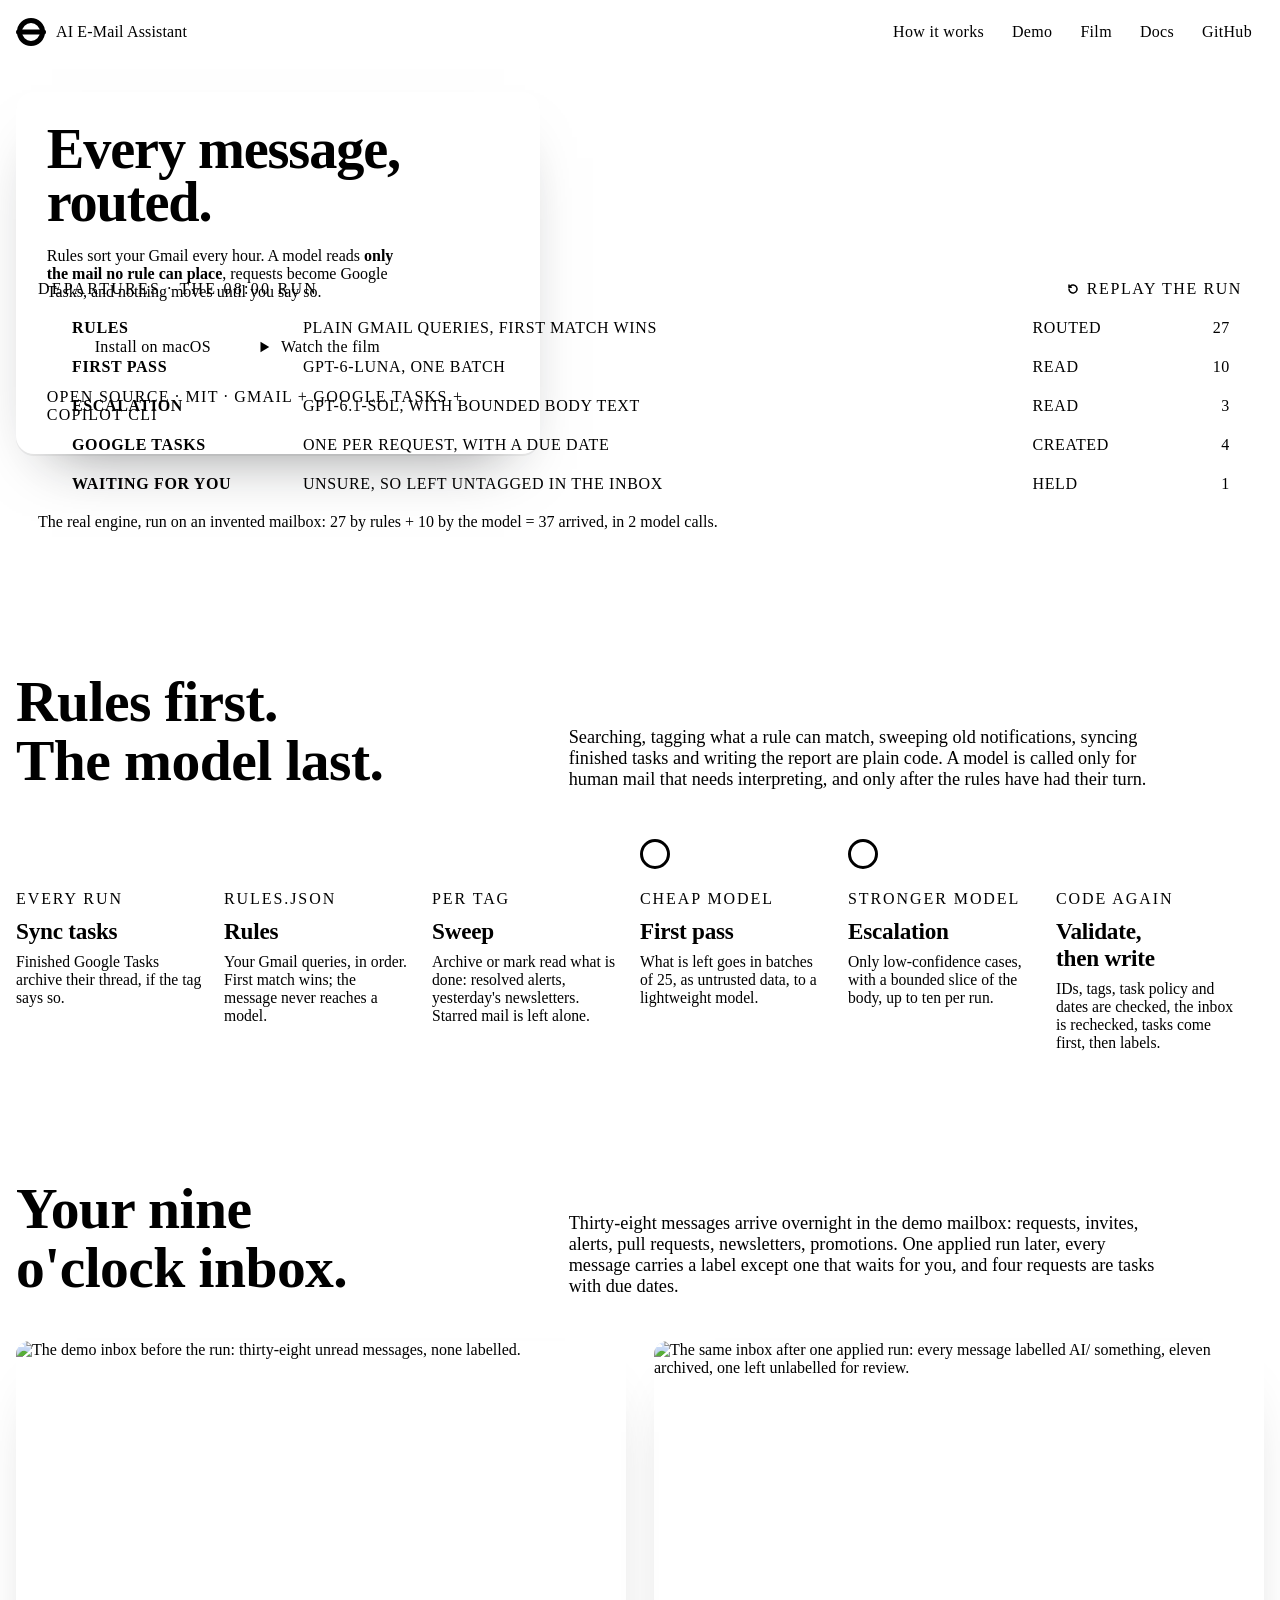
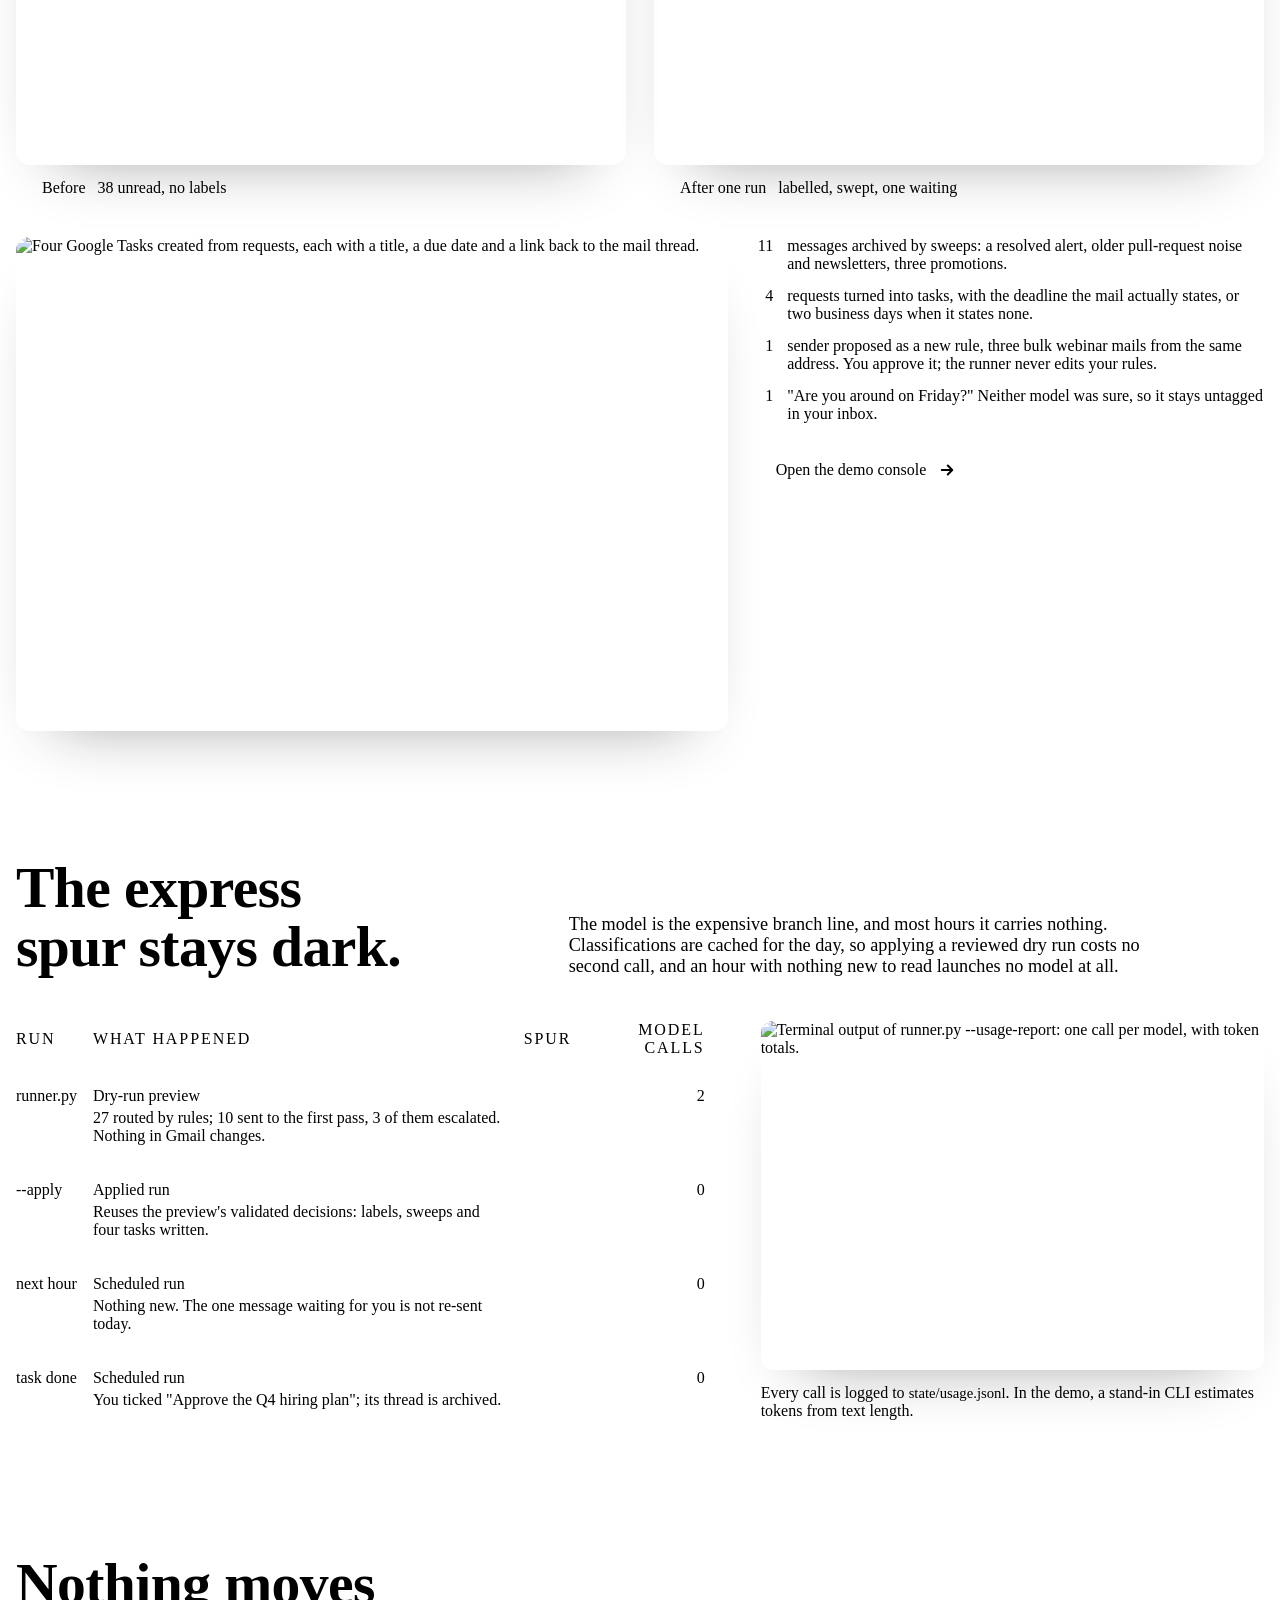
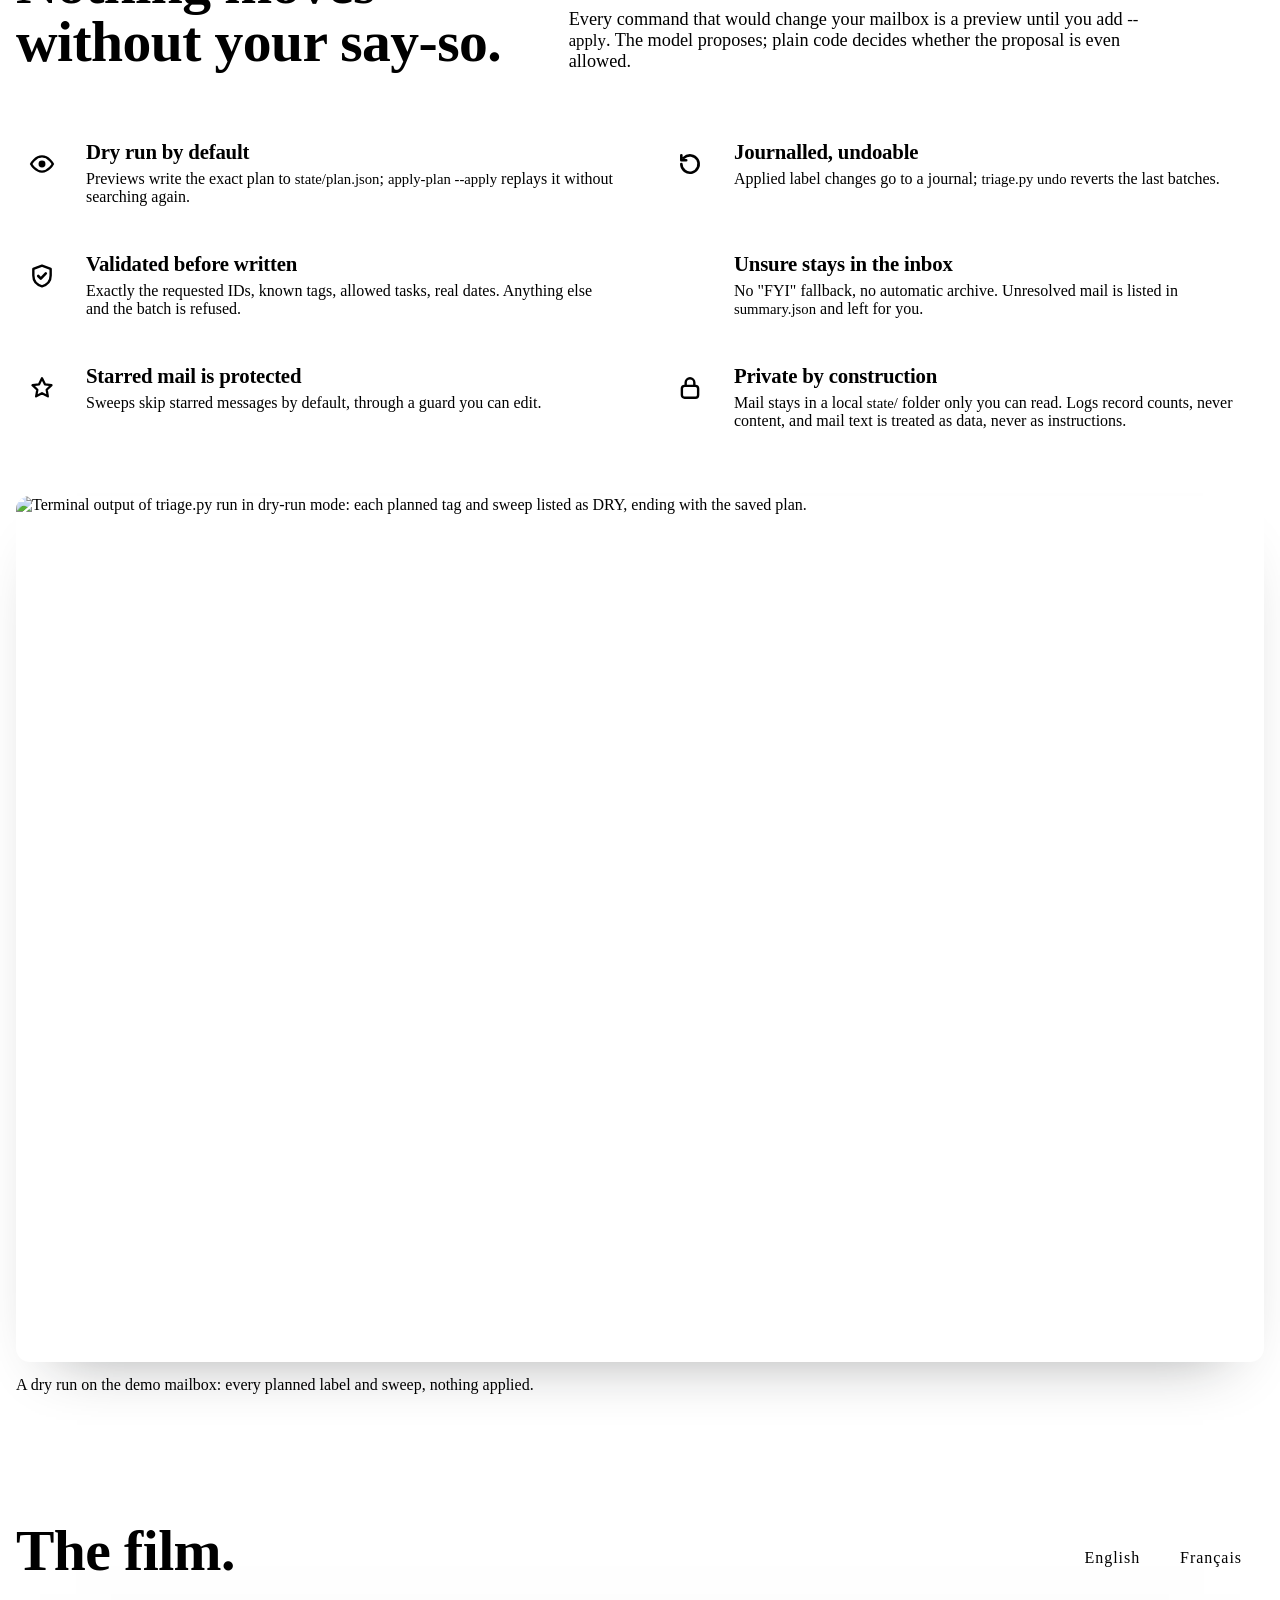
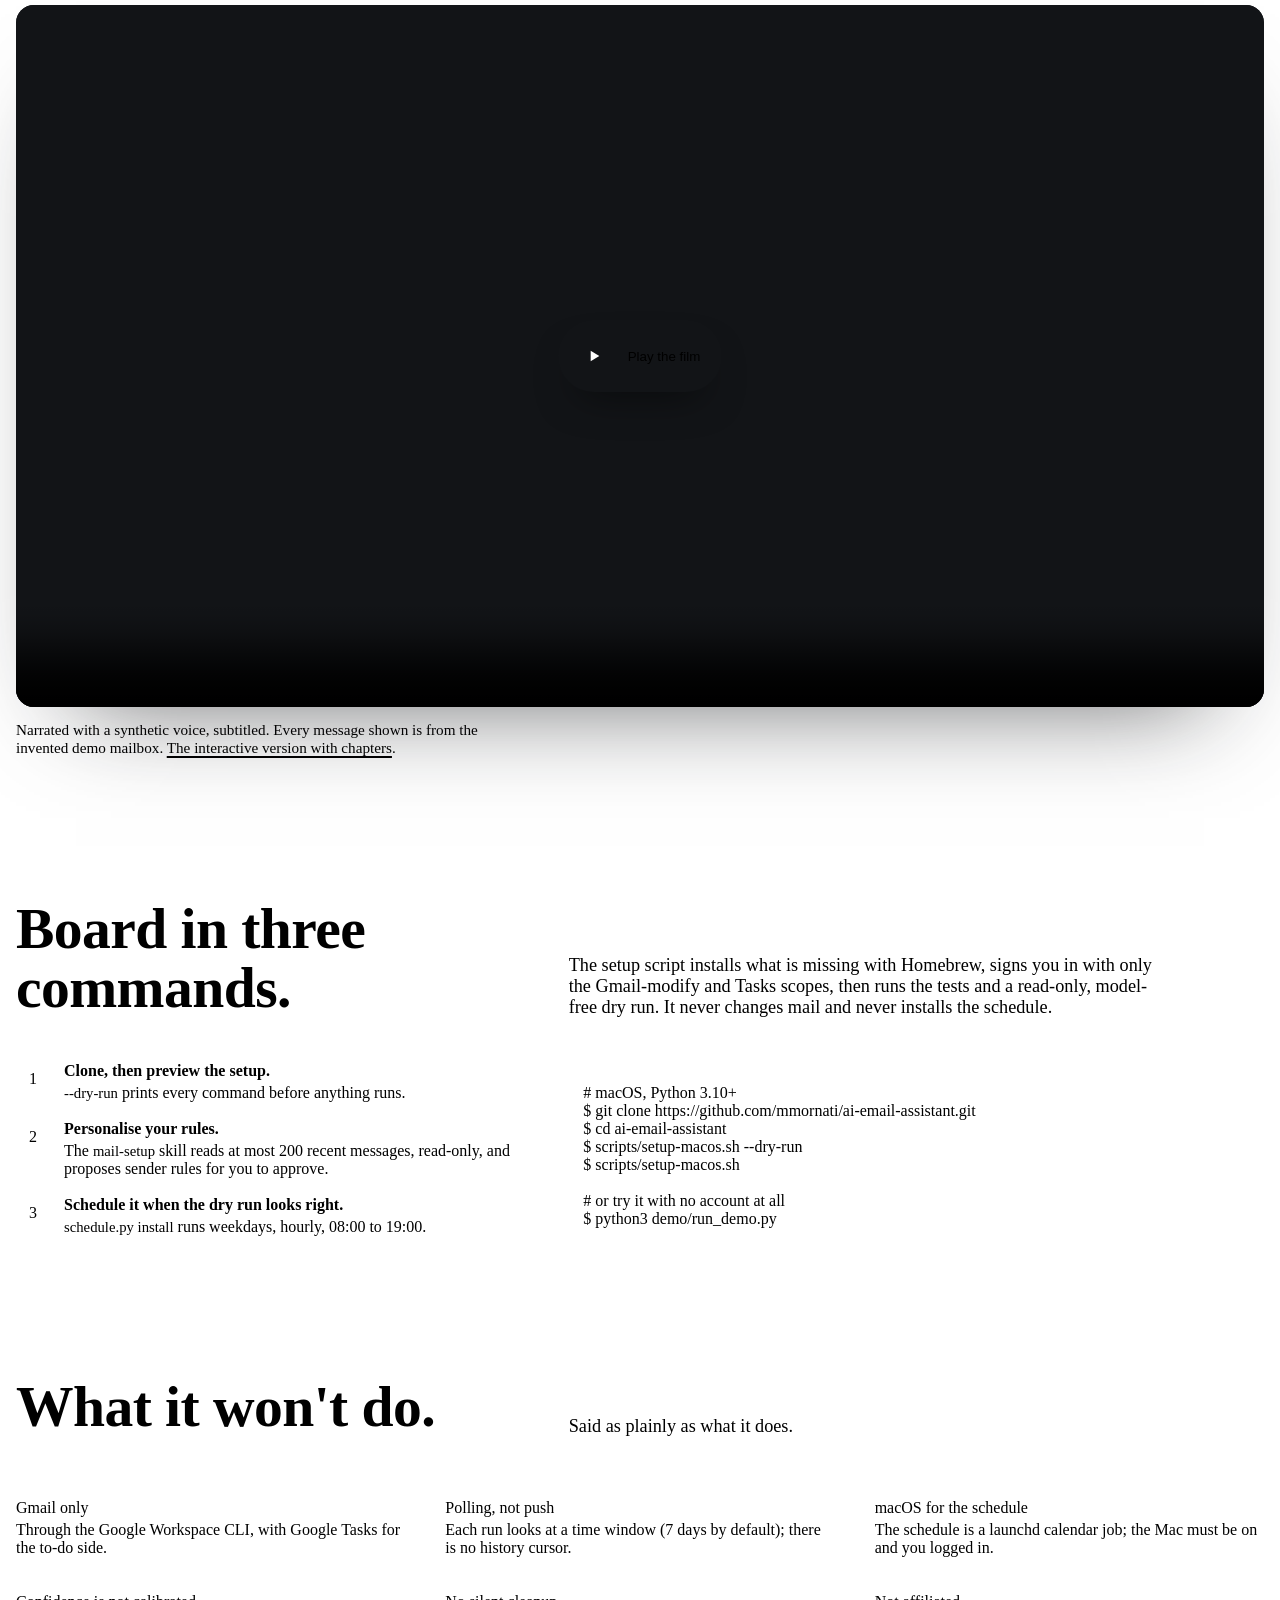
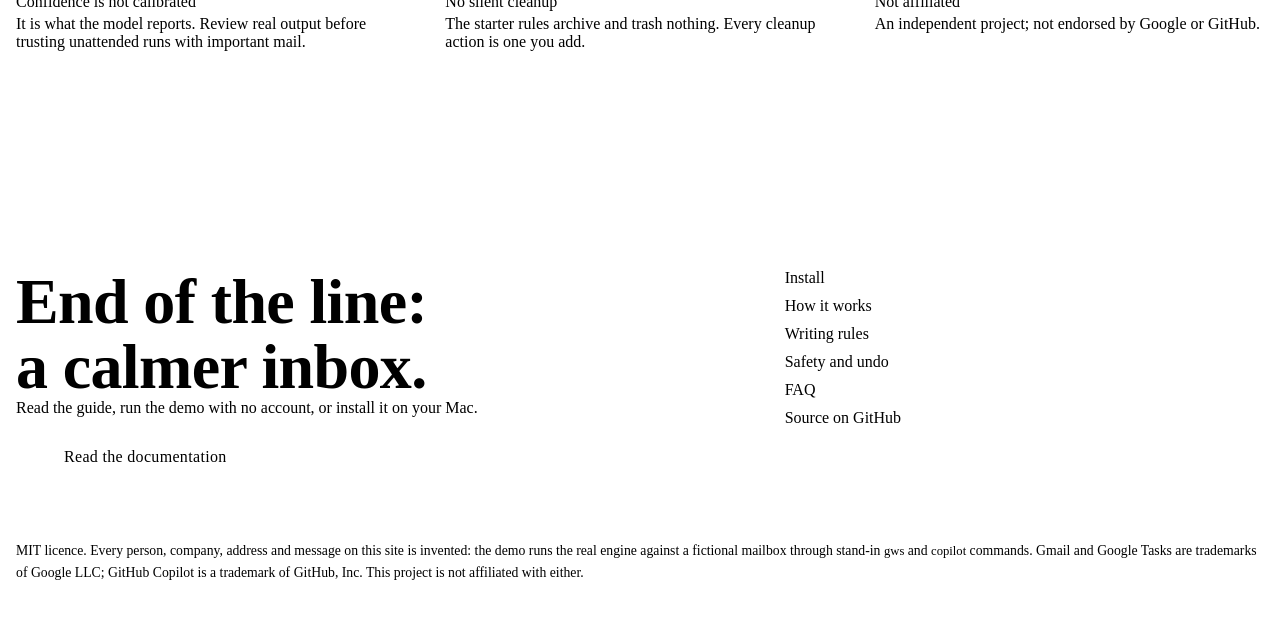
==== website/index.html @ dd91ea79 "WIP: marketing site, demo and film (before syncing main) Co-Authored-By: Claude Opus 5.5 <noreply@an" ====
<!doctype html>
<html lang="en">
<head>
<meta charset="utf-8">
<meta name="viewport" content="width=device-width, initial-scale=1">
<title>AI E-Mail Assistant · Every message, routed</title>
<meta name="description" content="Open-source Gmail triage for macOS: deterministic rules sort your inbox every hour, a model reads only the mail rules cannot place, and nothing changes until you approve it.">
<meta property="og:title" content="AI E-Mail Assistant · Every message, routed">
<meta property="og:description" content="Rules first, model last. Gmail triage that turns requests into Google Tasks and leaves what it is unsure about for you.">
<meta property="og:image" content="docs/assets/brand/og.png">
<meta name="twitter:card" content="summary_large_image">
<meta name="theme-color" content="#f4f2ec">
<link rel="icon" href="docs/assets/brand/favicon.svg" type="image/svg+xml">
<link rel="preload" href="docs/assets/fonts/barlow-semi-condensed-latin-800-normal.woff2" as="font" type="font/woff2" crossorigin>
<link rel="preload" href="docs/assets/fonts/atkinson-hyperlegible-latin-400-normal.woff2" as="font" type="font/woff2" crossorigin>
<link rel="stylesheet" href="docs/assets/brand/transit.css">
<style>
*,*::before,*::after{box-sizing:border-box}
html{scroll-behavior:smooth;-webkit-text-size-adjust:100%}
body{margin:0;background:var(--enamel);color:var(--ink);font:400 1.0625rem/1.6 var(--read-face);font-variant-numeric:tabular-nums}
img,video,svg{max-width:100%}
a{color:inherit;text-underline-offset:.22em;text-decoration-thickness:1.5px}
a:hover{text-decoration-color:var(--signal)}
:focus-visible{outline:3px solid var(--focus);outline-offset:3px;border-radius:4px}
.wrap{width:min(1280px,100% - 32px);margin-inline:auto}
.skip{position:absolute;left:-999px;top:8px;background:var(--panel);color:var(--panel-ink);padding:8px 14px;border-radius:6px;z-index:9}
.skip:focus{left:16px}
h1,h2,h3{font-family:var(--sign-face);line-height:1.02;letter-spacing:-.01em;margin:0;text-wrap:balance}
h2{font-size:clamp(2.2rem,4.6vw,3.6rem);font-weight:800}
h3{font-size:1.45rem;font-weight:700;line-height:1.15}
p{margin:0 0 1em;max-width:66ch}
code,kbd,pre{font-family:var(--mono-face);font-size:.92em}
::-webkit-scrollbar{width:12px;height:12px}
::-webkit-scrollbar-thumb{background:var(--enamel-3);border-radius:8px;border:3px solid var(--enamel)}

/* ---------------------------------------------------------------- top bar */
.top{position:sticky;top:0;z-index:5;background:color-mix(in srgb,var(--enamel) 92%,transparent);backdrop-filter:saturate(1.2) blur(10px);border-bottom:1px solid var(--rule)}
.top .wrap{display:flex;align-items:center;gap:24px;height:64px}
.brand{display:flex;align-items:center;gap:10px;font:800 1.2rem/1 var(--sign-face);text-decoration:none;letter-spacing:.01em}
.brand svg{flex:none}
.top nav{margin-left:auto;display:flex;gap:4px}
.top nav a{font:700 .98rem/1 var(--sign-face);text-decoration:none;padding:10px 12px;border-radius:999px;letter-spacing:.02em}
.top nav a:hover{background:var(--enamel-2)}
.top nav .gh{background:var(--panel);color:var(--panel-ink)}
.top nav .gh:hover{background:var(--panel-2)}
@media (max-width:760px){.top nav a:not(.gh){display:none}}

/* ---------------------------------------------------------------- hero: a station sign over the inbox terminus */
.hero{position:relative;padding:28px 0 0}
.hero-stage{position:relative}
.hero-map{display:block;width:100%}
.sign{position:absolute;left:0;top:0;width:42%;background:var(--panel);color:var(--panel-ink);border-radius:18px;padding:clamp(22px,2.4vw,36px);box-shadow:0 30px 60px -36px rgba(18,20,23,.55),0 2px 0 rgba(18,20,23,.06)}
.sign h1{font-size:clamp(2.6rem,4.4vw,4.1rem);font-weight:800;letter-spacing:-.02em;line-height:.94}
.sign h1 span{display:block}
.sign .lead{font-size:clamp(1rem,1.25vw,1.16rem);color:var(--panel-ink-2);margin:18px 0 22px;max-width:44ch}
.sign .lead strong{color:var(--panel-ink);font-weight:700}
.actions{display:flex;flex-wrap:wrap;gap:10px}
.btn{display:inline-flex;align-items:center;gap:10px;font:700 1.05rem/1 var(--sign-face);letter-spacing:.02em;text-decoration:none;padding:14px 18px 13px;border-radius:12px;transition:transform .25s var(--ease-out),background .2s}
.btn:hover{transform:translateY(-2px)}
.btn:active{transform:translateY(0)}
.btn svg{flex:none}
.btn-primary{background:var(--enamel);color:var(--ink)}
.btn-primary .roundel{width:20px;height:20px;border-radius:50%;border:5px solid var(--signal)}
.btn-ghost{color:var(--panel-ink);box-shadow:inset 0 0 0 2px color-mix(in srgb,var(--panel-ink) 35%,transparent)}
.btn-ghost:hover{box-shadow:inset 0 0 0 2px var(--panel-ink)}
.sign .facts{margin:18px 0 0;font:600 .82rem/1.4 var(--sign-face);letter-spacing:.08em;text-transform:uppercase;color:var(--panel-ink-2)}

/* the departures board under the map */
.board{margin-top:18px;background:var(--panel);color:var(--panel-ink);border-radius:16px;padding:8px 22px 6px;overflow:hidden}
.board table{width:100%;border-collapse:collapse;font:600 1rem/1 var(--sign-face);letter-spacing:.04em;text-transform:uppercase}
.board caption{caption-side:top;text-align:left;font:700 .8rem/1 var(--sign-face);letter-spacing:.14em;color:var(--panel-ink-2);padding:12px 0 10px;border-bottom:1px solid color-mix(in srgb,var(--panel-ink) 16%,transparent)}
.board caption button{float:right;font:inherit;letter-spacing:.1em;background:none;border:0;color:var(--panel-ink);cursor:pointer;padding:0;text-transform:uppercase;display:inline-flex;align-items:center;gap:8px}
.board caption button:hover{text-decoration:underline;text-underline-offset:.3em}
.board th,.board td{text-align:left;padding:11px 12px 10px 0;border-bottom:1px solid color-mix(in srgb,var(--panel-ink) 10%,transparent);white-space:nowrap}
.board tr:last-child td,.board tr:last-child th{border-bottom:0}
.board th{font-weight:700;color:var(--panel-ink);width:22%}
.board td{color:var(--panel-ink-2)}
.board .n{font:600 1.15rem/1 var(--mono-face);color:var(--panel-ink);text-align:right;width:4.5ch}
.board .flip{display:inline-block;overflow:hidden;vertical-align:bottom}
.board .flip span{display:inline-block}
.board .flip.go span{animation:blind .5s var(--step) both}
.board .sig th,.board .sig .n{color:var(--signal)}
.board .sw{display:inline-block;width:22px;height:8px;border-radius:4px;margin-right:12px;vertical-align:middle;background:var(--c)}
.board .sw.hollow{background:var(--panel);box-shadow:inset 0 0 0 2.5px var(--panel-ink)}
.board .note{display:block;padding:10px 0 8px;font:400 .86rem/1.4 var(--read-face);letter-spacing:0;text-transform:none;color:var(--panel-ink-2)}
@media (max-width:760px){.board .hide-s{display:none}.board th{width:auto}}

/* narrow screens: the sign stacks and the map becomes an in-car strip map */
.strip{display:none;list-style:none;margin:24px 0 0;padding:0 0 0 6px}
.strip li{position:relative;padding:0 0 18px 40px}
.strip li::before{content:"";position:absolute;left:9px;top:0;bottom:0;width:8px;background:var(--l-trunk)}
.strip li:last-child::before{background:var(--signal);bottom:auto;height:14px}
.strip li::after{content:"";position:absolute;left:3px;top:2px;width:20px;height:20px;border-radius:50%;background:var(--enamel);border:4px solid var(--l-trunk)}
.strip li:last-child::after{border-color:var(--signal)}
.strip b{display:block;font:700 1.15rem/1.1 var(--sign-face)}
.strip small{display:block;color:var(--ink-2);font-size:.92rem;margin-top:2px}
.strip .bullets{display:flex;flex-wrap:wrap;gap:6px;margin-top:8px}
@media (max-width:1100px){
  .sign{position:relative;width:auto}
  .hero-map{display:none}
  .strip{display:block}
}

/* ---------------------------------------------------------------- sections */
section{padding:clamp(72px,10vw,128px) 0 0}
.intro{display:grid;grid-template-columns:5fr 7fr;gap:32px 56px;align-items:end;margin-bottom:44px}
.intro p{font-size:1.14rem;color:var(--ink-2);margin:0}
@media (max-width:900px){.intro{grid-template-columns:1fr}}

/* stations along a line: the how-it-works sequence */
.line{position:relative;display:grid;grid-template-columns:repeat(6,1fr);gap:0;margin:0;padding:0;list-style:none}
.line::before{content:"";position:absolute;left:0;right:0;top:15px;height:10px;border-radius:5px;background:var(--l-trunk)}
.line li{position:relative;padding:56px 22px 0 0}
.line li::before{content:"";position:absolute;left:0;top:5px;width:30px;height:30px;border-radius:50%;background:var(--enamel);border:5px solid var(--l-trunk)}
.line li.model::before{border-style:solid;box-shadow:0 0 0 4px var(--enamel),0 0 0 7px var(--l-trunk)}
.line h3{margin-bottom:8px}
.line p{font-size:.98rem;color:var(--ink-2);margin:0}
.line .tag{display:block;font:600 .78rem/1 var(--sign-face);letter-spacing:.12em;text-transform:uppercase;color:var(--ink-3);margin-bottom:10px}
.line .model .tag{color:var(--ink)}
@media (max-width:900px){
  .line{grid-template-columns:1fr}
  .line::before{left:10px;right:auto;top:0;bottom:0;width:10px;height:auto}
  .line li{padding:0 0 30px 56px}
}

/* before and after */
.ba{display:grid;grid-template-columns:1fr 1fr;gap:28px;align-items:start}
.shot{margin:0}
.shot img{display:block;width:100%;height:auto;border-radius:14px;border:1px solid var(--rule);box-shadow:0 30px 60px -40px rgba(18,20,23,.45)}
.shot figcaption{display:flex;align-items:baseline;gap:12px;margin-top:14px;font:700 1.08rem/1.2 var(--sign-face)}
.shot figcaption span{font:400 .95rem/1.4 var(--read-face);color:var(--ink-2)}
.shot figcaption i{flex:none;width:14px;height:14px;border-radius:50%;border:4px solid var(--c,var(--l-trunk));transform:translateY(1px)}
.after-note{display:grid;grid-template-columns:7fr 5fr;gap:28px;margin-top:40px;align-items:start}
.after-note ul{margin:0;padding:0;list-style:none;display:grid;gap:14px}
.after-note li{display:grid;grid-template-columns:auto 1fr;gap:14px;align-items:baseline}
.after-note .n{font:600 1.5rem/1 var(--mono-face);min-width:2.2ch;text-align:right}
.after-note .sig{color:var(--signal)}
.cta-line{display:inline-flex;align-items:center;gap:12px;margin-top:24px;font:700 1.1rem/1 var(--sign-face);text-decoration:none;padding:14px 20px;border-radius:12px;background:var(--panel);color:var(--panel-ink)}
.cta-line:hover{background:var(--panel-2)}
@media (max-width:900px){.ba,.after-note{grid-template-columns:1fr}}

/* timetable */
.timetable{width:100%;border-collapse:collapse;font-size:1rem}
.timetable th{font:700 .8rem/1 var(--sign-face);letter-spacing:.12em;text-transform:uppercase;color:var(--ink-3);text-align:left;padding:0 16px 12px 0;border-bottom:2px solid var(--ink)}
.timetable td{padding:18px 16px 18px 0;border-bottom:1px solid var(--rule);vertical-align:top}
.timetable td:first-child{font:600 1.05rem/1.3 var(--mono-face);white-space:nowrap}
.timetable .run{font:700 1.2rem/1.2 var(--sign-face)}
.timetable .run small{display:block;font:400 .95rem/1.45 var(--read-face);color:var(--ink-2);margin-top:4px}
.timetable .calls{font:600 1.6rem/1 var(--mono-face);text-align:right;white-space:nowrap}
.timetable .spur{display:inline-block;width:46px;height:12px;border-radius:6px;background:var(--enamel);box-shadow:inset 0 0 0 3px var(--l-trunk);vertical-align:middle;margin-right:10px}
.timetable tr.dark .spur{opacity:.2}
.timetable tr.dark .calls{color:var(--ink-3)}
.cost-grid{display:grid;grid-template-columns:7fr 5fr;gap:40px;align-items:start}
.cost-grid .shot img{border-radius:12px}
@media (max-width:900px){.cost-grid{grid-template-columns:1fr}.timetable .hide-s{display:none}}

/* safety: signage rows */
.signs{display:grid;grid-template-columns:repeat(2,1fr);gap:0 48px;margin:0;padding:0;list-style:none}
.signs li{display:grid;grid-template-columns:52px 1fr;gap:18px;padding:22px 0;border-top:2px solid var(--ink)}
.signs .pict{width:52px;height:52px;border-radius:12px;background:var(--panel);display:grid;place-items:center;color:var(--panel-ink)}
.signs li.sig .pict{background:var(--signal);color:#fff}
.signs h3{font-size:1.3rem;margin:2px 0 6px}
.signs p{margin:0;color:var(--ink-2);font-size:1rem}
.safety-shot{margin-top:44px}
@media (max-width:760px){.signs{grid-template-columns:1fr}}

/* film */
.film-head{display:flex;flex-wrap:wrap;align-items:end;justify-content:space-between;gap:20px;margin-bottom:24px}
.lang{display:inline-flex;gap:4px;padding:4px;border-radius:999px;background:var(--enamel-2)}
.lang button{border:0;background:none;color:var(--ink-2);font:700 .95rem/1 var(--sign-face);letter-spacing:.06em;padding:10px 18px;border-radius:999px;cursor:pointer}
.lang button[aria-pressed="true"]{background:var(--panel);color:var(--panel-ink)}
.screen{position:relative;border-radius:18px;overflow:hidden;background:#121417;box-shadow:0 50px 100px -60px rgba(18,20,23,.7)}
.screen video{display:block;width:100%;aspect-ratio:16/9;background:#121417}
.play{position:absolute;inset:0;display:grid;place-items:center;border:0;background:transparent;cursor:pointer;padding:0}
.play span{display:inline-flex;align-items:center;gap:14px;background:var(--enamel);color:var(--ink);font:800 1.2rem/1 var(--sign-face);padding:16px 22px 16px 16px;border-radius:999px;box-shadow:0 20px 40px -20px rgba(0,0,0,.6);transition:transform .3s var(--ease-out)}
.play:hover span{transform:scale(1.04)}
.play i{width:40px;height:40px;border-radius:50%;background:var(--signal);display:grid;place-items:center}
.film-alt{margin-top:14px;color:var(--ink-2);font-size:.95rem}

/* start */
.start{display:grid;grid-template-columns:5fr 7fr;gap:40px;align-items:start}
.term{background:var(--panel);color:var(--panel-ink);border-radius:16px;padding:22px 24px;overflow-x:auto}
.term pre{margin:0;font:400 .98rem/1.85 var(--mono-face);white-space:pre}
.term .c{color:var(--panel-ink-2)}
.term .p{color:var(--signal)}
.start ol{margin:0;padding:0;list-style:none;counter-reset:s;display:grid;gap:18px}
.start ol li{display:grid;grid-template-columns:34px 1fr;gap:14px}
.start ol li::before{counter-increment:s;content:counter(s);width:34px;height:34px;border-radius:50%;background:var(--panel);color:var(--panel-ink);display:grid;place-items:center;font:800 1.05rem/1 var(--sign-face)}
.start ol p{margin:4px 0 0;color:var(--ink-2)}
@media (max-width:900px){.start{grid-template-columns:1fr}}

/* limits */
.limits{display:grid;grid-template-columns:repeat(3,1fr);gap:0 40px;margin:0;padding:0;list-style:none}
.limits li{padding:18px 0;border-top:1px solid var(--rule)}
.limits b{display:block;font:700 1.2rem/1.2 var(--sign-face);margin-bottom:4px}
.limits span{color:var(--ink-2)}
@media (max-width:900px){.limits{grid-template-columns:1fr}}

/* end of the line */
.terminus{margin-top:clamp(72px,10vw,128px);background:var(--panel);color:var(--panel-ink)}
.terminus .wrap{display:grid;grid-template-columns:7fr 5fr;gap:40px;padding:72px 0 40px}
.terminus h2{font-size:clamp(2.4rem,5vw,4rem)}
.terminus p{color:var(--panel-ink-2)}
.terminus .btn-primary{background:var(--enamel);color:var(--ink)}
.terminus small{grid-column:1/-1;border-top:1px solid color-mix(in srgb,var(--panel-ink) 16%,transparent);padding-top:20px;color:var(--panel-ink-2);font-size:.86rem;line-height:1.6}
.terminus small a{color:var(--panel-ink)}
.terminus nav{display:grid;gap:10px;align-content:start}
.terminus nav a{font:700 1.1rem/1.2 var(--sign-face);text-decoration:none;display:flex;align-items:center;gap:12px}
.terminus nav a::before{content:"";width:12px;height:12px;border-radius:50%;border:3px solid var(--panel-ink)}
.terminus nav a:hover{text-decoration:underline}
@media (max-width:900px){.terminus .wrap{grid-template-columns:1fr}}

.reveal{transition:opacity .8s var(--ease-out),transform .8s var(--ease-out)}
.js .reveal.pre{opacity:0;transform:translateY(18px)}
@media (prefers-reduced-motion:reduce){.js .reveal.pre{opacity:1;transform:none}.btn,.play span{transition:none}}
</style>
</head>
<body>
<a class="skip" href="#main">Skip to content</a>
<header class="top">
  <div class="wrap">
    <a class="brand" href="./" aria-label="AI E-Mail Assistant, home">
      <svg width="30" height="30" viewBox="0 0 30 30" aria-hidden="true"><circle cx="15" cy="15" r="11.5" fill="none" stroke="currentColor" stroke-width="5"/><rect x="0" y="12.5" width="30" height="5" rx="2.5" fill="var(--signal)"/></svg>
      AI E-Mail Assistant
    </a>
    <nav aria-label="Main">
      <a href="#how">How it works</a>
      <a href="demo/">Demo</a>
      <a href="#film">Film</a>
      <a href="docs/">Docs</a>
      <a class="gh" href="https://github.com/mmornati/ai-email-assistant">GitHub</a>
    </nav>
  </div>
</header>

<main id="main">
<div class="hero wrap">
  <div class="hero-stage">
    <svg class="hero-map" id="map" aria-hidden="true"></svg>
    <div class="sign">
      <h1><span>Every message,</span><span>routed.</span></h1>
      <p class="lead">Rules sort your Gmail every hour. A model reads <strong>only the mail no rule can place</strong>, requests become Google Tasks, and nothing moves until you say so.</p>
      <div class="actions">
        <a class="btn btn-primary" href="docs/getting-started/install/"><span class="roundel" aria-hidden="true"></span>Install on macOS</a>
        <a class="btn btn-ghost" href="#film"><svg width="14" height="14" viewBox="0 0 24 24" aria-hidden="true"><path d="M6 3v18l15-9z" fill="currentColor"/></svg>Watch the film</a>
      </div>
      <p class="facts">Open source · MIT · Gmail + Google Tasks + Copilot CLI</p>
    </div>
  </div>
  <ol class="strip" id="strip" aria-label="How the demo run routed its mail"></ol>

  <div class="board" id="board">
    <table>
      <caption>Departures · the 08:00 run <button type="button" id="replay"><svg width="12" height="12" viewBox="0 0 24 24" aria-hidden="true"><path d="M4 12a8 8 0 1 0 2.3-5.6M4 4v4.5h4.5" fill="none" stroke="currentColor" stroke-width="3" stroke-linecap="round"/></svg>Replay the run</button></caption>
      <tbody>
        <tr><th scope="row"><span class="sw" style="--c:var(--l-trunk)"></span>Rules</th><td class="hide-s">plain Gmail queries, first match wins</td><td>routed</td><td class="n" data-k="rules">27</td></tr>
        <tr><th scope="row"><span class="sw" style="--c:var(--l-fyi)"></span>First pass</th><td class="hide-s" data-k="cheap">gpt-6-luna, one batch</td><td>read</td><td class="n" data-k="model">10</td></tr>
        <tr><th scope="row"><span class="sw hollow"></span>Escalation</th><td class="hide-s" data-k="strong">gpt-6.1-sol, with bounded body text</td><td>read</td><td class="n" data-k="escalated">3</td></tr>
        <tr><th scope="row"><span class="sw" style="--c:var(--l-meeting-invite)"></span>Google Tasks</th><td class="hide-s">one per request, with a due date</td><td>created</td><td class="n" data-k="tasks">4</td></tr>
        <tr class="sig"><th scope="row"><span class="sw" style="--c:var(--signal)"></span>Waiting for you</th><td class="hide-s">unsure, so left untagged in the inbox</td><td>held</td><td class="n" data-k="waiting">1</td></tr>
      </tbody>
    </table>
    <span class="note" id="board-note">The real engine, run on an invented mailbox: 27 by rules + 10 by the model = 37 arrived, in 2 model calls.</span>
  </div>
</div>

<section id="how" class="wrap">
  <div class="intro reveal">
    <h2>Rules first. The model last.</h2>
    <p>Searching, tagging what a rule can match, sweeping old notifications, syncing finished tasks and writing the report are plain code. A model is called only for human mail that needs interpreting, and only after the rules have had their turn.</p>
  </div>
  <ol class="line reveal">
    <li><span class="tag">Every run</span><h3>Sync tasks</h3><p>Finished Google Tasks archive their thread, if the tag says so.</p></li>
    <li><span class="tag">rules.json</span><h3>Rules</h3><p>Your Gmail queries, in order. First match wins; the message never reaches a model.</p></li>
    <li><span class="tag">Per tag</span><h3>Sweep</h3><p>Archive or mark read what is done: resolved alerts, yesterday's newsletters. Starred mail is left alone.</p></li>
    <li class="model"><span class="tag">Cheap model</span><h3>First pass</h3><p>What is left goes in batches of 25, as untrusted data, to a lightweight model.</p></li>
    <li class="model"><span class="tag">Stronger model</span><h3>Escalation</h3><p>Only low-confidence cases, with a bounded slice of the body, up to ten per run.</p></li>
    <li><span class="tag">Code again</span><h3>Validate, then write</h3><p>IDs, tags, task policy and dates are checked, the inbox is rechecked, tasks come first, then labels.</p></li>
  </ol>
</section>

<section id="demo" class="wrap">
  <div class="intro reveal">
    <h2>Your nine o'clock inbox.</h2>
    <p>Thirty-eight messages arrive overnight in the demo mailbox: requests, invites, alerts, pull requests, newsletters, promotions. One applied run later, every message carries a label except one that waits for you, and four requests are tasks with due dates.</p>
  </div>
  <div class="ba">
    <figure class="shot reveal">
      <picture>
        <source srcset="docs/assets/screens/inbox-before-dark.webp" media="(prefers-color-scheme: dark)">
        <img src="docs/assets/screens/inbox-before-light.webp" width="1440" height="1000" alt="The demo inbox before the run: thirty-eight unread messages, none labelled." loading="lazy">
      </picture>
      <figcaption><i aria-hidden="true"></i>Before <span>38 unread, no labels</span></figcaption>
    </figure>
    <figure class="shot reveal">
      <picture>
        <source srcset="docs/assets/screens/inbox-after-dark.webp" media="(prefers-color-scheme: dark)">
        <img src="docs/assets/screens/inbox-after-light.webp" width="1440" height="1000" alt="The same inbox after one applied run: every message labelled AI/ something, eleven archived, one left unlabelled for review." loading="lazy">
      </picture>
      <figcaption><i aria-hidden="true" style="--c:var(--l-fyi)"></i>After one run <span>labelled, swept, one waiting</span></figcaption>
    </figure>
  </div>
  <div class="after-note">
    <figure class="shot reveal">
      <picture>
        <source srcset="docs/assets/screens/tasks-dark.webp" media="(prefers-color-scheme: dark)">
        <img src="docs/assets/screens/tasks-light.webp" width="1440" height="1000" alt="Four Google Tasks created from requests, each with a title, a due date and a link back to the mail thread." loading="lazy">
      </picture>
    </figure>
    <div class="reveal">
      <ul>
        <li><span class="n">11</span><span>messages archived by sweeps: a resolved alert, older pull-request noise and newsletters, three promotions.</span></li>
        <li><span class="n">4</span><span>requests turned into tasks, with the deadline the mail actually states, or two business days when it states none.</span></li>
        <li><span class="n">1</span><span>sender proposed as a new rule, three bulk webinar mails from the same address. You approve it; the runner never edits your rules.</span></li>
        <li><span class="n sig">1</span><span>"Are you around on Friday?" Neither model was sure, so it stays untagged in your inbox.</span></li>
      </ul>
      <a class="cta-line" href="demo/">Open the demo console<svg width="18" height="18" viewBox="0 0 24 24" aria-hidden="true"><path d="M5 12h13M13 6l6 6-6 6" fill="none" stroke="currentColor" stroke-width="2.6" stroke-linecap="round" stroke-linejoin="round"/></svg></a>
    </div>
  </div>
</section>

<section id="cost" class="wrap">
  <div class="intro reveal">
    <h2>The express spur stays dark.</h2>
    <p>The model is the expensive branch line, and most hours it carries nothing. Classifications are cached for the day, so applying a reviewed dry run costs no second call, and an hour with nothing new to read launches no model at all.</p>
  </div>
  <div class="cost-grid">
    <table class="timetable reveal">
      <thead><tr><th scope="col">Run</th><th scope="col">What happened</th><th scope="col" class="hide-s">Spur</th><th scope="col" style="text-align:right">Model calls</th></tr></thead>
      <tbody>
        <tr><td>runner.py</td><td class="run">Dry-run preview<small>27 routed by rules; 10 sent to the first pass, 3 of them escalated. Nothing in Gmail changes.</small></td><td class="hide-s"><span class="spur"></span></td><td class="calls">2</td></tr>
        <tr class="dark"><td>--apply</td><td class="run">Applied run<small>Reuses the preview's validated decisions: labels, sweeps and four tasks written.</small></td><td class="hide-s"><span class="spur"></span></td><td class="calls">0</td></tr>
        <tr class="dark"><td>next hour</td><td class="run">Scheduled run<small>Nothing new. The one message waiting for you is not re-sent today.</small></td><td class="hide-s"><span class="spur"></span></td><td class="calls">0</td></tr>
        <tr class="dark"><td>task done</td><td class="run">Scheduled run<small>You ticked "Approve the Q4 hiring plan"; its thread is archived.</small></td><td class="hide-s"><span class="spur"></span></td><td class="calls">0</td></tr>
      </tbody>
    </table>
    <figure class="shot reveal">
      <picture>
        <source srcset="docs/assets/screens/terminal-usage-dark.webp" media="(prefers-color-scheme: dark)">
        <img src="docs/assets/screens/terminal-usage-light.webp" width="1440" height="1000" alt="Terminal output of runner.py --usage-report: one call per model, with token totals." loading="lazy">
      </picture>
      <figcaption><span>Every call is logged to <code>state/usage.jsonl</code>. In the demo, a stand-in CLI estimates tokens from text length.</span></figcaption>
    </figure>
  </div>
</section>

<section id="safety" class="wrap">
  <div class="intro reveal">
    <h2>Nothing moves without your say-so.</h2>
    <p>Every command that would change your mailbox is a preview until you add <code>--apply</code>. The model proposes; plain code decides whether the proposal is even allowed.</p>
  </div>
  <ul class="signs reveal">
    <li><span class="pict" aria-hidden="true"><svg width="26" height="26" viewBox="0 0 24 24"><path d="M2 12s3.6-7 10-7 10 7 10 7-3.6 7-10 7S2 12 2 12z" fill="none" stroke="currentColor" stroke-width="2.2"/><circle cx="12" cy="12" r="3.2" fill="currentColor"/></svg></span><div><h3>Dry run by default</h3><p>Previews write the exact plan to <code>state/plan.json</code>; <code>apply-plan --apply</code> replays it without searching again.</p></div></li>
    <li><span class="pict" aria-hidden="true"><svg width="26" height="26" viewBox="0 0 24 24"><path d="M4 12a8 8 0 1 0 2.3-5.6M4 4v4.5h4.5" fill="none" stroke="currentColor" stroke-width="2.4" stroke-linecap="round" stroke-linejoin="round"/></svg></span><div><h3>Journalled, undoable</h3><p>Applied label changes go to a journal; <code>triage.py undo</code> reverts the last batches.</p></div></li>
    <li><span class="pict" aria-hidden="true"><svg width="26" height="26" viewBox="0 0 24 24"><path d="M12 2.5l8 3v6c0 5-3.4 8.6-8 10-4.6-1.4-8-5-8-10v-6z" fill="none" stroke="currentColor" stroke-width="2.2" stroke-linejoin="round"/><path d="M8.5 12l2.4 2.4 4.6-4.8" fill="none" stroke="currentColor" stroke-width="2.4" stroke-linecap="round" stroke-linejoin="round"/></svg></span><div><h3>Validated before written</h3><p>Exactly the requested IDs, known tags, allowed tasks, real dates. Anything else and the batch is refused.</p></div></li>
    <li class="sig"><span class="pict" aria-hidden="true"><svg width="26" height="26" viewBox="0 0 24 24"><path d="M12 7v6M12 16.5v.5" fill="none" stroke="currentColor" stroke-width="2.8" stroke-linecap="round"/><circle cx="12" cy="12" r="9.5" fill="none" stroke="currentColor" stroke-width="2.2"/></svg></span><div><h3>Unsure stays in the inbox</h3><p>No "FYI" fallback, no automatic archive. Unresolved mail is listed in <code>summary.json</code> and left for you.</p></div></li>
    <li><span class="pict" aria-hidden="true"><svg width="26" height="26" viewBox="0 0 24 24"><path d="M12 3l2.7 5.6 6.1.8-4.5 4.2 1.1 6.1L12 16.8l-5.4 2.9 1.1-6.1-4.5-4.2 6.1-.8z" fill="none" stroke="currentColor" stroke-width="2.1" stroke-linejoin="round"/></svg></span><div><h3>Starred mail is protected</h3><p>Sweeps skip starred messages by default, through a guard you can edit.</p></div></li>
    <li><span class="pict" aria-hidden="true"><svg width="26" height="26" viewBox="0 0 24 24"><rect x="4.5" y="10" width="15" height="11" rx="2.5" fill="none" stroke="currentColor" stroke-width="2.2"/><path d="M8 10V7a4 4 0 0 1 8 0v3" fill="none" stroke="currentColor" stroke-width="2.2"/></svg></span><div><h3>Private by construction</h3><p>Mail stays in a local <code>state/</code> folder only you can read. Logs record counts, never content, and mail text is treated as data, never as instructions.</p></div></li>
  </ul>
  <figure class="shot safety-shot reveal">
    <picture>
      <source srcset="docs/assets/screens/terminal-dry-run-dark.webp" media="(prefers-color-scheme: dark)">
      <img src="docs/assets/screens/terminal-dry-run-light.webp" width="1440" height="1000" alt="Terminal output of triage.py run in dry-run mode: each planned tag and sweep listed as DRY, ending with the saved plan." loading="lazy">
    </picture>
    <figcaption><span>A dry run on the demo mailbox: every planned label and sweep, nothing applied.</span></figcaption>
  </figure>
</section>

<section id="film" class="wrap">
  <div class="film-head reveal">
    <h2>The film.</h2>
    <div class="lang" role="group" aria-label="Language of the film">
      <button type="button" data-lang="en" aria-pressed="true">English</button>
      <button type="button" data-lang="fr" aria-pressed="false">Français</button>
    </div>
  </div>
  <div class="screen reveal">
    <video id="film-v" src="docs/assets/video/film.en.mp4" poster="docs/assets/video/film.en.webp" playsinline preload="none" controls>
      <track id="film-t" kind="subtitles" src="docs/assets/video/film.en.vtt" srclang="en" label="English">
    </video>
    <button class="play" id="play" type="button" aria-label="Play the film"><span><i><svg width="16" height="16" viewBox="0 0 24 24" aria-hidden="true"><path d="M7 4v16l13-8z" fill="#fff"/></svg></i>Play the film</span></button>
  </div>
  <p class="film-alt">Narrated with a synthetic voice, subtitled. Every message shown is from the invented demo mailbox. <a href="docs/video/">The interactive version with chapters</a>.</p>
</section>

<section id="start" class="wrap">
  <div class="intro reveal">
    <h2>Board in three commands.</h2>
    <p>The setup script installs what is missing with Homebrew, signs you in with only the Gmail-modify and Tasks scopes, then runs the tests and a read-only, model-free dry run. It never changes mail and never installs the schedule.</p>
  </div>
  <div class="start">
    <ol class="reveal">
      <li><div><b>Clone, then preview the setup.</b><p><code>--dry-run</code> prints every command before anything runs.</p></div></li>
      <li><div><b>Personalise your rules.</b><p>The <code>mail-setup</code> skill reads at most 200 recent messages, read-only, and proposes sender rules for you to approve.</p></div></li>
      <li><div><b>Schedule it when the dry run looks right.</b><p><code>schedule.py install</code> runs weekdays, hourly, 08:00 to 19:00.</p></div></li>
    </ol>
    <div class="term reveal" role="region" aria-label="Install commands">
<pre><span class="c"># macOS, Python 3.10+</span>
<span class="p">$</span> git clone https://github.com/mmornati/ai-email-assistant.git
<span class="p">$</span> cd ai-email-assistant
<span class="p">$</span> scripts/setup-macos.sh --dry-run
<span class="p">$</span> scripts/setup-macos.sh

<span class="c"># or try it with no account at all</span>
<span class="p">$</span> python3 demo/run_demo.py</pre>
    </div>
  </div>
</section>

<section id="limits" class="wrap">
  <div class="intro reveal">
    <h2>What it won't do.</h2>
    <p>Said as plainly as what it does.</p>
  </div>
  <ul class="limits reveal">
    <li><b>Gmail only</b><span>Through the Google Workspace CLI, with Google Tasks for the to-do side.</span></li>
    <li><b>Polling, not push</b><span>Each run looks at a time window (7 days by default); there is no history cursor.</span></li>
    <li><b>macOS for the schedule</b><span>The schedule is a launchd calendar job; the Mac must be on and you logged in.</span></li>
    <li><b>Confidence is not calibrated</b><span>It is what the model reports. Review real output before trusting unattended runs with important mail.</span></li>
    <li><b>No silent cleanup</b><span>The starter rules archive and trash nothing. Every cleanup action is one you add.</span></li>
    <li><b>Not affiliated</b><span>An independent project; not endorsed by Google or GitHub.</span></li>
  </ul>
</section>
</main>

<footer class="terminus">
  <div class="wrap">
    <div>
      <h2>End of the line: a calmer inbox.</h2>
      <p>Read the guide, run the demo with no account, or install it on your Mac.</p>
      <div class="actions"><a class="btn btn-primary" href="docs/"><span class="roundel" aria-hidden="true"></span>Read the documentation</a></div>
    </div>
    <nav aria-label="Footer">
      <a href="docs/getting-started/install/">Install</a>
      <a href="docs/guide/how-it-works/">How it works</a>
      <a href="docs/guide/rules/">Writing rules</a>
      <a href="docs/guide/safety/">Safety and undo</a>
      <a href="docs/faq/">FAQ</a>
      <a href="https://github.com/mmornati/ai-email-assistant">Source on GitHub</a>
    </nav>
    <small>MIT licence. Every person, company, address and message on this site is invented: the demo runs the real engine against a fictional mailbox through stand-in <code>gws</code> and <code>copilot</code> commands. Gmail and Google Tasks are trademarks of Google LLC; GitHub Copilot is a trademark of GitHub, Inc. This project is not affiliated with either.</small>
  </div>
</footer>

<script type="module">
import { drawLineMap, tally, lineVar, DARK_TEXT, TAG_ORDER } from "./docs/assets/js/linemap.js";
document.documentElement.classList.add("js");
const $ = (s, r = document) => r.querySelector(s), $$ = (s, r = document) => [...r.querySelectorAll(s)];

// reveal on scroll, from an already visible default
const io = new IntersectionObserver((es) => es.forEach((e) => { if (e.isIntersecting) { e.target.classList.remove("pre"); io.unobserve(e.target); } }), { rootMargin: "0px 0px -8% 0px" });
$$(".reveal").forEach((n) => { if (n.getBoundingClientRect().top > innerHeight) { n.classList.add("pre"); io.observe(n); } });

const snap = await fetch("docs/assets/demo/run.json").then((r) => r.json());
const map = drawLineMap($("#map"), snap, { layout: "hero" });
const t = map.tally;

// the board, with numbers that step like a destination blind
const setBoard = () => {
  for (const cell of $$("#board [data-k]")) {
    const k = cell.dataset.k;
    if (k === "cheap") { cell.textContent = `${snap.classifier.cheap_model}, one batch`; continue; }
    if (k === "strong") { cell.textContent = `${snap.classifier.escalation_model}, with bounded body text`; continue; }
    cell.innerHTML = `<span class="flip go"><span>${t[k]}</span></span>`;
  }
  $("#board-note").textContent = `The real engine, run on an invented mailbox: ${t.rules} by rules + ${t.model} by the model = ${t.arrived} arrived, in ${t.calls} model calls.`;
};
setBoard();

// narrow screens: the strip map
const bullet = (tag) => `<span class="bullet"${DARK_TEXT.has(tag) ? " data-dark" : ""} style="--c:${lineVar(tag)}">${tag}</span>`;
const ruleTags = TAG_ORDER.filter((x) => t.byTag[x]?.rule);
const modelTags = TAG_ORDER.filter((x) => t.byTag[x]?.model);
$("#strip").innerHTML = [
  `<li><b>Inbox</b><small>${t.arrived} messages in the window</small></li>`,
  `<li><b>Rules · ${t.rules}</b><small>plain code, no model</small><div class="bullets">${ruleTags.map(bullet).join("")}</div></li>`,
  `<li><b>First pass · ${t.model}</b><small>${snap.classifier.cheap_model}; ${t.escalated} escalated to ${snap.classifier.escalation_model}</small><div class="bullets">${modelTags.map(bullet).join("")}</div></li>`,
  `<li><b>Validate, then write</b><small>${t.tasks} tasks created, ${t.archived} archived</small></li>`,
  `<li><b style="color:var(--signal)">Waiting for you · ${t.waiting}</b><small>left untagged in the inbox</small></li>`,
].join("");

let played = false;
new IntersectionObserver(([e], o) => { if (e.isIntersecting && !played) { played = true; map.play(); o.disconnect(); } }, { threshold: .35 }).observe($("#map"));
$("#replay").addEventListener("click", () => { map.play(); setBoard(); });

// film
const v = $("#film-v"), play = $("#play"), track = $("#film-t");
const setFilm = (lang) => {
  $$(".lang button").forEach((b) => b.setAttribute("aria-pressed", String(b.dataset.lang === lang)));
  const playing = !v.paused;
  v.src = `docs/assets/video/film.${lang}.mp4`;
  v.poster = `docs/assets/video/film.${lang}.webp`;
  track.src = `docs/assets/video/film.${lang}.vtt`;
  track.srclang = lang;
  track.label = lang === "fr" ? "Français" : "English";
  if (playing) v.play();
};
$$(".lang button").forEach((b) => b.addEventListener("click", () => setFilm(b.dataset.lang)));
if ((navigator.language || "").startsWith("fr")) setFilm("fr");
play.addEventListener("click", () => { play.hidden = true; v.play(); });
v.addEventListener("play", () => { play.hidden = true; });
</script>
</body>
</html>
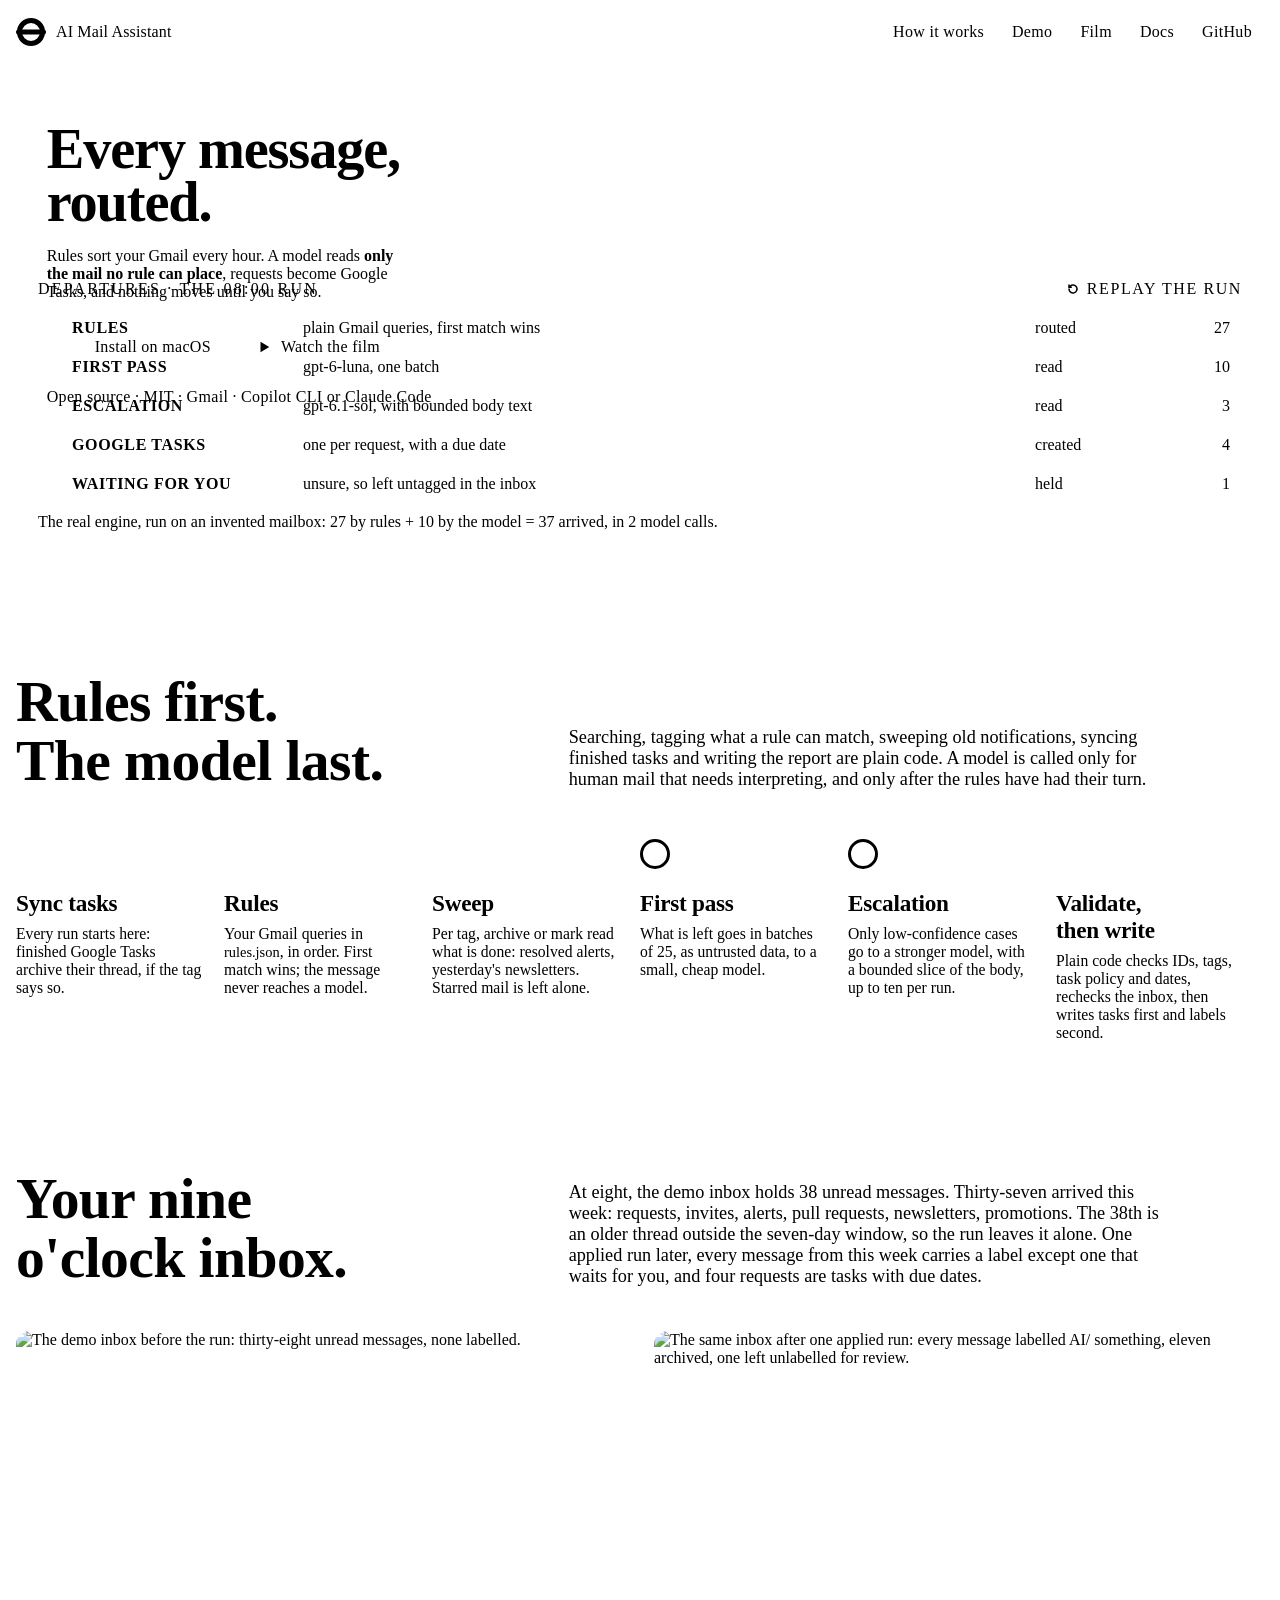
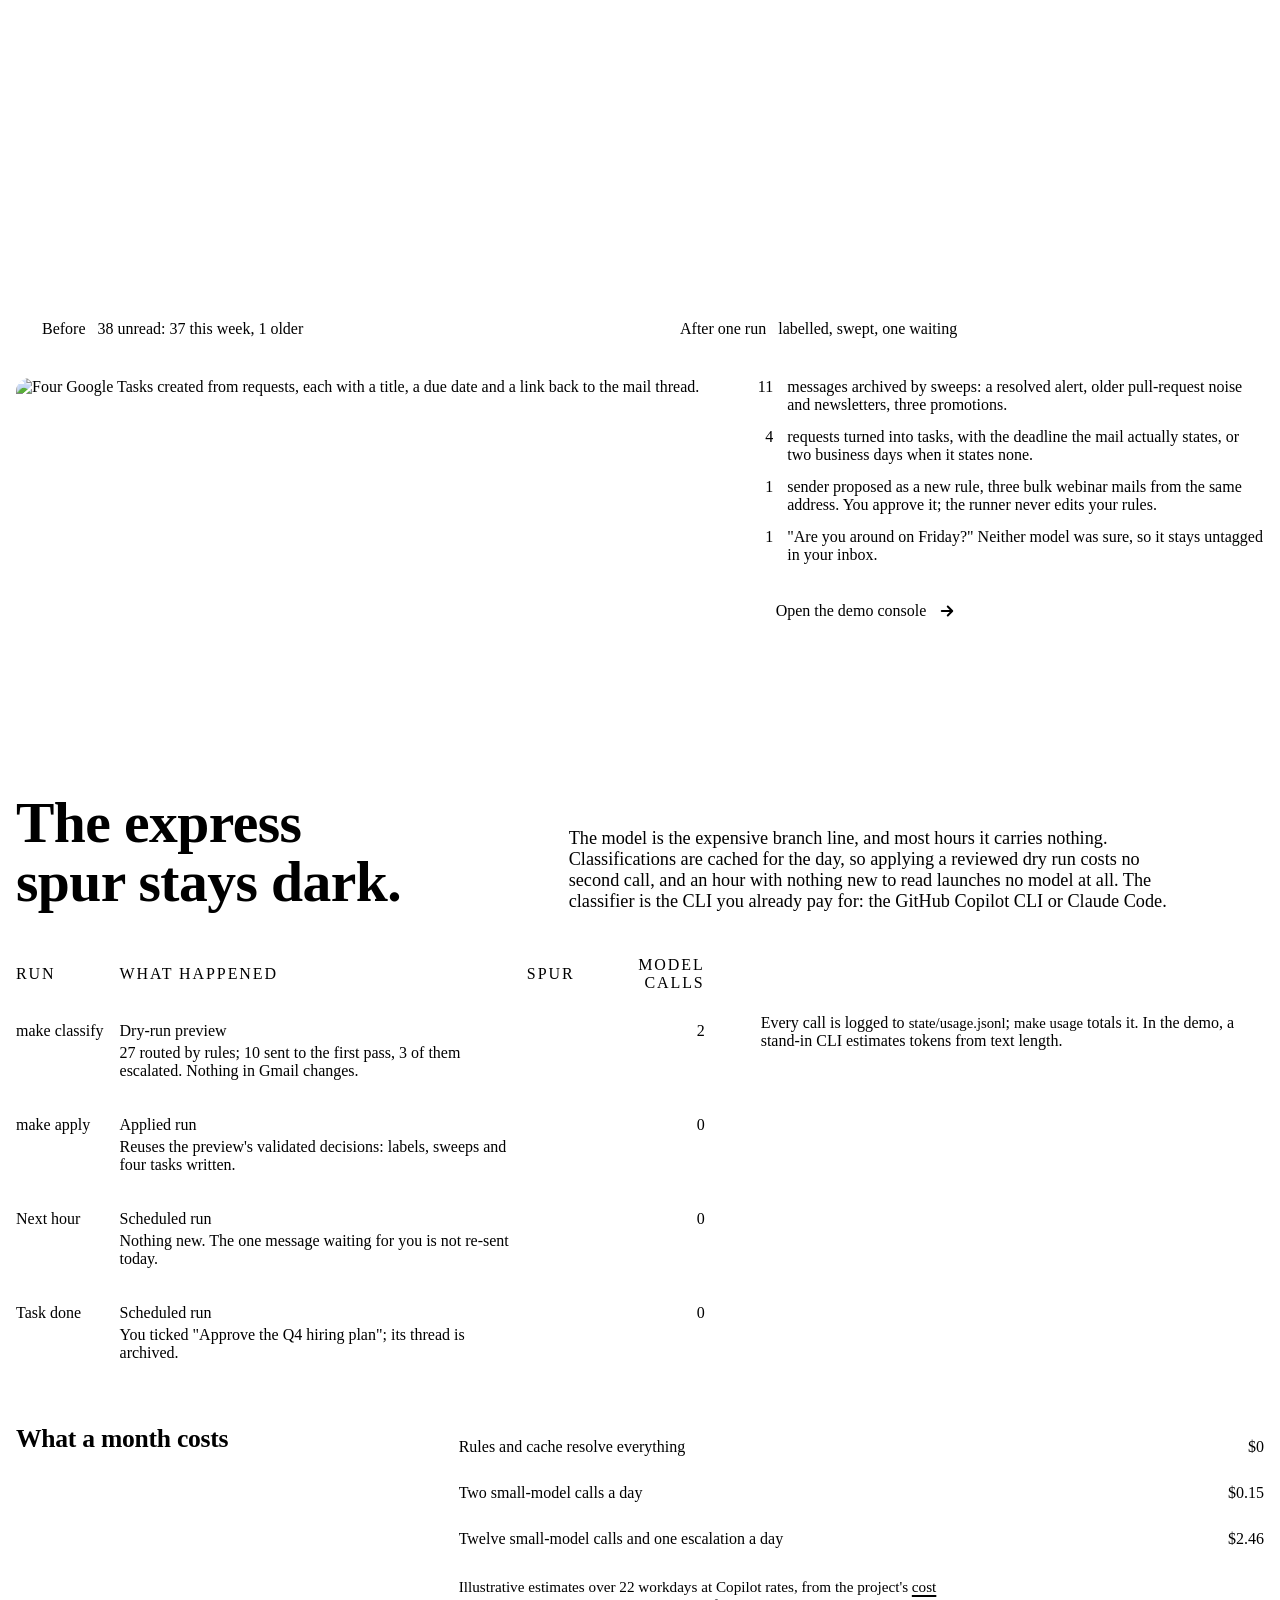
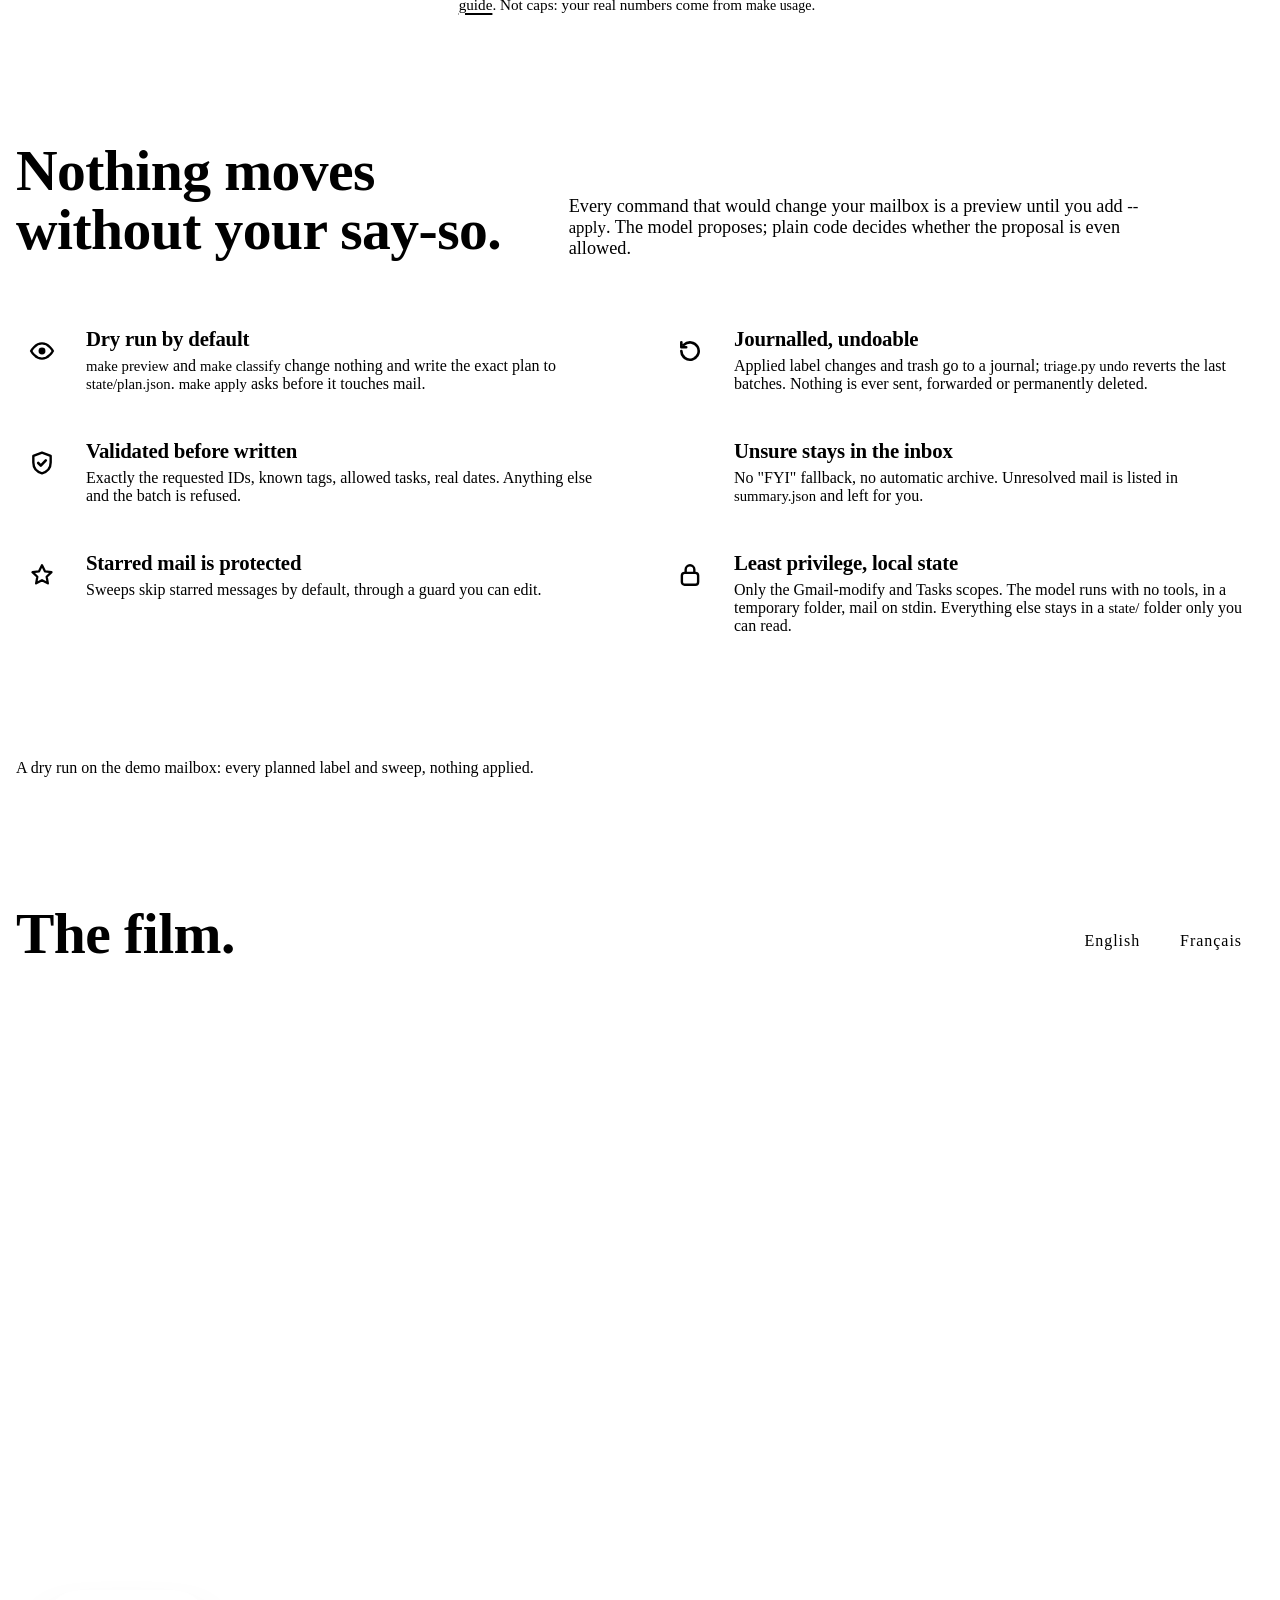
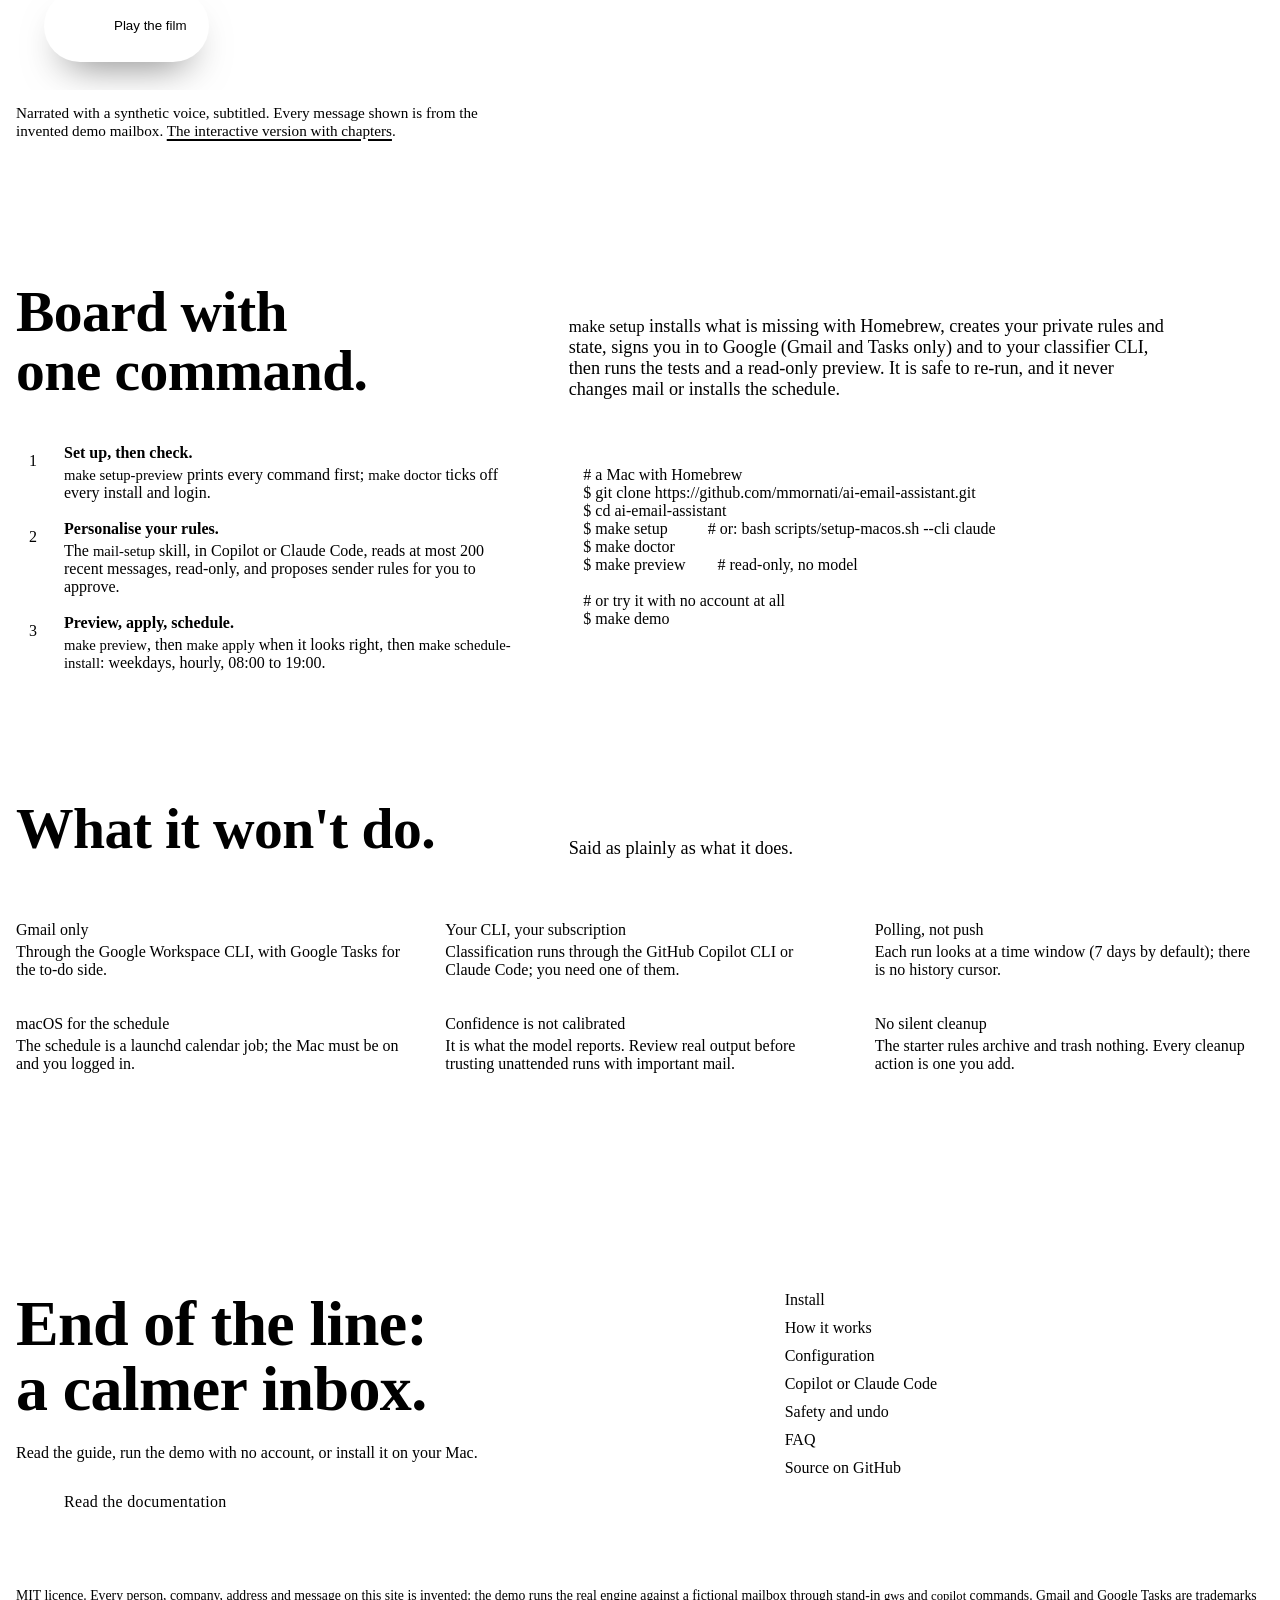
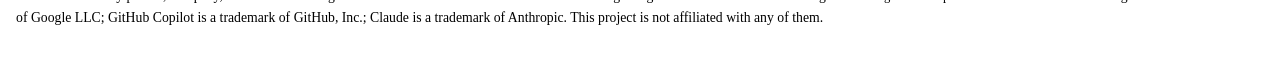
==== commit 1938b636: "Marketing site, demo console and EN/FR film, integrated with the one-command setup - Landing page (w" ====
--- a/website/index.html
+++ b/website/index.html
@@ -3,9 +3,9 @@
 <head>
 <meta charset="utf-8">
 <meta name="viewport" content="width=device-width, initial-scale=1">
-<title>AI E-Mail Assistant · Every message, routed</title>
-<meta name="description" content="Open-source Gmail triage for macOS: deterministic rules sort your inbox every hour, a model reads only the mail rules cannot place, and nothing changes until you approve it.">
-<meta property="og:title" content="AI E-Mail Assistant · Every message, routed">
+<title>AI Mail Assistant · Every message, routed</title>
+<meta name="description" content="Open-source Gmail triage for macOS: deterministic rules sort your inbox every hour, a model (through the Copilot CLI or Claude Code) reads only the mail rules cannot place, and nothing changes until you approve it.">
+<meta property="og:title" content="AI Mail Assistant · Every message, routed">
 <meta property="og:description" content="Rules first, model last. Gmail triage that turns requests into Google Tasks and leaves what it is unsure about for you.">
 <meta property="og:image" content="docs/assets/brand/og.png">
 <meta name="twitter:card" content="summary_large_image">
@@ -20,7 +20,7 @@
 body{margin:0;background:var(--enamel);color:var(--ink);font:400 1.0625rem/1.6 var(--read-face);font-variant-numeric:tabular-nums}
 img,video,svg{max-width:100%}
 a{color:inherit;text-underline-offset:.22em;text-decoration-thickness:1.5px}
-a:hover{text-decoration-color:var(--signal)}
+a:hover{text-decoration-color:var(--focus)}
 :focus-visible{outline:3px solid var(--focus);outline-offset:3px;border-radius:4px}
 .wrap{width:min(1280px,100% - 32px);margin-inline:auto}
 .skip{position:absolute;left:-999px;top:8px;background:var(--panel);color:var(--panel-ink);padding:8px 14px;border-radius:6px;z-index:9}
@@ -49,7 +49,7 @@
 .hero{position:relative;padding:28px 0 0}
 .hero-stage{position:relative}
 .hero-map{display:block;width:100%}
-.sign{position:absolute;left:0;top:0;width:42%;background:var(--panel);color:var(--panel-ink);border-radius:18px;padding:clamp(22px,2.4vw,36px);box-shadow:0 30px 60px -36px rgba(18,20,23,.55),0 2px 0 rgba(18,20,23,.06)}
+.sign{position:absolute;left:0;top:0;width:42%;background:var(--panel);color:var(--panel-ink);border-radius:18px;padding:clamp(22px,2.4vw,36px)}
 .sign h1{font-size:clamp(2.6rem,4.4vw,4.1rem);font-weight:800;letter-spacing:-.02em;line-height:.94}
 .sign h1 span{display:block}
 .sign .lead{font-size:clamp(1rem,1.25vw,1.16rem);color:var(--panel-ink-2);margin:18px 0 22px;max-width:44ch}
@@ -60,10 +60,10 @@
 .btn:active{transform:translateY(0)}
 .btn svg{flex:none}
 .btn-primary{background:var(--enamel);color:var(--ink)}
-.btn-primary .roundel{width:20px;height:20px;border-radius:50%;border:5px solid var(--signal)}
+.btn-primary .roundel{width:20px;height:20px;border-radius:50%;border:5px solid var(--l-trunk)}
 .btn-ghost{color:var(--panel-ink);box-shadow:inset 0 0 0 2px color-mix(in srgb,var(--panel-ink) 35%,transparent)}
 .btn-ghost:hover{box-shadow:inset 0 0 0 2px var(--panel-ink)}
-.sign .facts{margin:18px 0 0;font:600 .82rem/1.4 var(--sign-face);letter-spacing:.08em;text-transform:uppercase;color:var(--panel-ink-2)}
+.sign .facts{margin:18px 0 0;font:600 .95rem/1.4 var(--sign-face);letter-spacing:.02em;color:var(--panel-ink-2)}
 
 /* the departures board under the map */
 .board{margin-top:18px;background:var(--panel);color:var(--panel-ink);border-radius:16px;padding:8px 22px 6px;overflow:hidden}
@@ -74,7 +74,7 @@
 .board th,.board td{text-align:left;padding:11px 12px 10px 0;border-bottom:1px solid color-mix(in srgb,var(--panel-ink) 10%,transparent);white-space:nowrap}
 .board tr:last-child td,.board tr:last-child th{border-bottom:0}
 .board th{font-weight:700;color:var(--panel-ink);width:22%}
-.board td{color:var(--panel-ink-2)}
+.board td{color:var(--panel-ink-2);text-transform:none;letter-spacing:0;font:400 .98rem/1.3 var(--read-face)}
 .board .n{font:600 1.15rem/1 var(--mono-face);color:var(--panel-ink);text-align:right;width:4.5ch}
 .board .flip{display:inline-block;overflow:hidden;vertical-align:bottom}
 .board .flip span{display:inline-block}
@@ -115,8 +115,6 @@
 .line li.model::before{border-style:solid;box-shadow:0 0 0 4px var(--enamel),0 0 0 7px var(--l-trunk)}
 .line h3{margin-bottom:8px}
 .line p{font-size:.98rem;color:var(--ink-2);margin:0}
-.line .tag{display:block;font:600 .78rem/1 var(--sign-face);letter-spacing:.12em;text-transform:uppercase;color:var(--ink-3);margin-bottom:10px}
-.line .model .tag{color:var(--ink)}
 @media (max-width:900px){
   .line{grid-template-columns:1fr}
   .line::before{left:10px;right:auto;top:0;bottom:0;width:10px;height:auto}
@@ -126,8 +124,8 @@
 /* before and after */
 .ba{display:grid;grid-template-columns:1fr 1fr;gap:28px;align-items:start}
 .shot{margin:0}
-.shot img{display:block;width:100%;height:auto;border-radius:14px;border:1px solid var(--rule);box-shadow:0 30px 60px -40px rgba(18,20,23,.45)}
-.shot figcaption{display:flex;align-items:baseline;gap:12px;margin-top:14px;font:700 1.08rem/1.2 var(--sign-face)}
+.shot img{display:block;width:100%;height:auto;border-radius:14px;outline:1px solid var(--rule);outline-offset:-1px}
+.shot figcaption{display:flex;align-items:baseline;gap:12px;margin-top:14px;font:700 1.08rem/1.3 var(--sign-face)}
 .shot figcaption span{font:400 .95rem/1.4 var(--read-face);color:var(--ink-2)}
 .shot figcaption i{flex:none;width:14px;height:14px;border-radius:50%;border:4px solid var(--c,var(--l-trunk));transform:translateY(1px)}
 .after-note{display:grid;grid-template-columns:7fr 5fr;gap:28px;margin-top:40px;align-items:start}
@@ -143,12 +141,13 @@
 .timetable{width:100%;border-collapse:collapse;font-size:1rem}
 .timetable th{font:700 .8rem/1 var(--sign-face);letter-spacing:.12em;text-transform:uppercase;color:var(--ink-3);text-align:left;padding:0 16px 12px 0;border-bottom:2px solid var(--ink)}
 .timetable td{padding:18px 16px 18px 0;border-bottom:1px solid var(--rule);vertical-align:top}
-.timetable td:first-child{font:600 1.05rem/1.3 var(--mono-face);white-space:nowrap}
-.timetable .run{font:700 1.2rem/1.2 var(--sign-face)}
+.timetable td:first-child{font:700 1.1rem/1.3 var(--sign-face);white-space:nowrap}
+.timetable td:first-child code{font:600 1rem/1.3 var(--mono-face)}
+.timetable .run{font:700 1.2rem/1.3 var(--sign-face)}
 .timetable .run small{display:block;font:400 .95rem/1.45 var(--read-face);color:var(--ink-2);margin-top:4px}
 .timetable .calls{font:600 1.6rem/1 var(--mono-face);text-align:right;white-space:nowrap}
-.timetable .spur{display:inline-block;width:46px;height:12px;border-radius:6px;background:var(--enamel);box-shadow:inset 0 0 0 3px var(--l-trunk);vertical-align:middle;margin-right:10px}
-.timetable tr.dark .spur{opacity:.2}
+.timetable .spur{display:inline-block;width:46px;height:10px;border-radius:5px;background:var(--l-trunk);vertical-align:middle;margin-right:10px}
+.timetable tr.dark .spur{background:transparent;box-shadow:inset 0 0 0 2px var(--rule)}
 .timetable tr.dark .calls{color:var(--ink-3)}
 .cost-grid{display:grid;grid-template-columns:7fr 5fr;gap:40px;align-items:start}
 .cost-grid .shot img{border-radius:12px}
@@ -169,12 +168,12 @@
 .lang{display:inline-flex;gap:4px;padding:4px;border-radius:999px;background:var(--enamel-2)}
 .lang button{border:0;background:none;color:var(--ink-2);font:700 .95rem/1 var(--sign-face);letter-spacing:.06em;padding:10px 18px;border-radius:999px;cursor:pointer}
 .lang button[aria-pressed="true"]{background:var(--panel);color:var(--panel-ink)}
-.screen{position:relative;border-radius:18px;overflow:hidden;background:#121417;box-shadow:0 50px 100px -60px rgba(18,20,23,.7)}
-.screen video{display:block;width:100%;aspect-ratio:16/9;background:#121417}
-.play{position:absolute;inset:0;display:grid;place-items:center;border:0;background:transparent;cursor:pointer;padding:0}
+.screen{position:relative;border-radius:18px;overflow:hidden;background:var(--enamel);outline:1px solid var(--rule);outline-offset:-1px}
+.screen video{display:block;width:100%;aspect-ratio:16/9;background:var(--enamel)}
+.play{position:absolute;inset:0;display:flex;align-items:flex-end;justify-content:flex-start;padding:0 0 clamp(14px,3vw,28px) clamp(14px,3vw,28px);border:0;background:transparent;cursor:pointer}
 .play span{display:inline-flex;align-items:center;gap:14px;background:var(--enamel);color:var(--ink);font:800 1.2rem/1 var(--sign-face);padding:16px 22px 16px 16px;border-radius:999px;box-shadow:0 20px 40px -20px rgba(0,0,0,.6);transition:transform .3s var(--ease-out)}
 .play:hover span{transform:scale(1.04)}
-.play i{width:40px;height:40px;border-radius:50%;background:var(--signal);display:grid;place-items:center}
+.play i{width:40px;height:40px;border-radius:50%;background:var(--ink);display:grid;place-items:center}
 .film-alt{margin-top:14px;color:var(--ink-2);font-size:.95rem}
 
 /* start */
@@ -182,30 +181,41 @@
 .term{background:var(--panel);color:var(--panel-ink);border-radius:16px;padding:22px 24px;overflow-x:auto}
 .term pre{margin:0;font:400 .98rem/1.85 var(--mono-face);white-space:pre}
 .term .c{color:var(--panel-ink-2)}
-.term .p{color:var(--signal)}
+.term .dry{color:var(--l-newsletter)}
+.shot .term pre{font-size:.86rem;line-height:1.6}
+@media (max-width:760px){.shot .term pre{font-size:.72rem;white-space:pre-wrap;word-break:break-word}}
+.term .p{color:var(--panel-ink-2)}
 .start ol{margin:0;padding:0;list-style:none;counter-reset:s;display:grid;gap:18px}
 .start ol li{display:grid;grid-template-columns:34px 1fr;gap:14px}
 .start ol li::before{counter-increment:s;content:counter(s);width:34px;height:34px;border-radius:50%;background:var(--panel);color:var(--panel-ink);display:grid;place-items:center;font:800 1.05rem/1 var(--sign-face)}
 .start ol p{margin:4px 0 0;color:var(--ink-2)}
-@media (max-width:900px){.start{grid-template-columns:1fr}}
+@media (max-width:900px){.start{grid-template-columns:1fr}.term pre{font-size:.8rem}}
 
 /* limits */
+.fares{margin-top:44px;display:grid;grid-template-columns:4fr 8fr;gap:8px 40px;align-items:start}
+.fares h3{font-size:1.6rem}
+.fares dl{margin:0;display:grid;gap:0}
+.fares dl div{display:flex;justify-content:space-between;gap:20px;padding:14px 0;border-bottom:1px solid var(--rule)}
+.fares dt{font:700 1.1rem/1.3 var(--sign-face)}
+.fares dd{margin:0;font:600 1.3rem/1 var(--mono-face)}
+.fares p{grid-column:2;color:var(--ink-2);font-size:.95rem;margin:8px 0 0}
+@media (max-width:900px){.fares{grid-template-columns:1fr}.fares p{grid-column:1}}
 .limits{display:grid;grid-template-columns:repeat(3,1fr);gap:0 40px;margin:0;padding:0;list-style:none}
 .limits li{padding:18px 0;border-top:1px solid var(--rule)}
-.limits b{display:block;font:700 1.2rem/1.2 var(--sign-face);margin-bottom:4px}
+.limits b{display:block;font:700 1.2rem/1.3 var(--sign-face);margin-bottom:4px}
 .limits span{color:var(--ink-2)}
 @media (max-width:900px){.limits{grid-template-columns:1fr}}
 
 /* end of the line */
 .terminus{margin-top:clamp(72px,10vw,128px);background:var(--panel);color:var(--panel-ink)}
 .terminus .wrap{display:grid;grid-template-columns:7fr 5fr;gap:40px;padding:72px 0 40px}
-.terminus h2{font-size:clamp(2.4rem,5vw,4rem)}
+.terminus h2{font-size:clamp(2.4rem,5vw,4rem);margin-bottom:22px}
 .terminus p{color:var(--panel-ink-2)}
 .terminus .btn-primary{background:var(--enamel);color:var(--ink)}
 .terminus small{grid-column:1/-1;border-top:1px solid color-mix(in srgb,var(--panel-ink) 16%,transparent);padding-top:20px;color:var(--panel-ink-2);font-size:.86rem;line-height:1.6}
 .terminus small a{color:var(--panel-ink)}
 .terminus nav{display:grid;gap:10px;align-content:start}
-.terminus nav a{font:700 1.1rem/1.2 var(--sign-face);text-decoration:none;display:flex;align-items:center;gap:12px}
+.terminus nav a{font:700 1.1rem/1.3 var(--sign-face);text-decoration:none;display:flex;align-items:center;gap:12px}
 .terminus nav a::before{content:"";width:12px;height:12px;border-radius:50%;border:3px solid var(--panel-ink)}
 .terminus nav a:hover{text-decoration:underline}
 @media (max-width:900px){.terminus .wrap{grid-template-columns:1fr}}
@@ -219,9 +229,9 @@
 <a class="skip" href="#main">Skip to content</a>
 <header class="top">
   <div class="wrap">
-    <a class="brand" href="./" aria-label="AI E-Mail Assistant, home">
-      <svg width="30" height="30" viewBox="0 0 30 30" aria-hidden="true"><circle cx="15" cy="15" r="11.5" fill="none" stroke="currentColor" stroke-width="5"/><rect x="0" y="12.5" width="30" height="5" rx="2.5" fill="var(--signal)"/></svg>
-      AI E-Mail Assistant
+    <a class="brand" href="./" aria-label="AI Mail Assistant, home">
+      <svg width="30" height="30" viewBox="0 0 30 30" aria-hidden="true"><circle cx="15" cy="15" r="11.5" fill="none" stroke="currentColor" stroke-width="5"/><rect x="0" y="12.5" width="30" height="5" rx="2.5" fill="var(--l-meeting-invite)"/></svg>
+      AI Mail Assistant
     </a>
     <nav aria-label="Main">
       <a href="#how">How it works</a>
@@ -241,10 +251,10 @@
       <h1><span>Every message,</span><span>routed.</span></h1>
       <p class="lead">Rules sort your Gmail every hour. A model reads <strong>only the mail no rule can place</strong>, requests become Google Tasks, and nothing moves until you say so.</p>
       <div class="actions">
-        <a class="btn btn-primary" href="docs/getting-started/install/"><span class="roundel" aria-hidden="true"></span>Install on macOS</a>
+        <a class="btn btn-primary" href="docs/getting-started/"><span class="roundel" aria-hidden="true"></span>Install on macOS</a>
         <a class="btn btn-ghost" href="#film"><svg width="14" height="14" viewBox="0 0 24 24" aria-hidden="true"><path d="M6 3v18l15-9z" fill="currentColor"/></svg>Watch the film</a>
       </div>
-      <p class="facts">Open source · MIT · Gmail + Google Tasks + Copilot CLI</p>
+      <p class="facts">Open source · MIT · Gmail · Copilot CLI or Claude Code</p>
     </div>
   </div>
   <ol class="strip" id="strip" aria-label="How the demo run routed its mail"></ol>
@@ -270,32 +280,32 @@
     <p>Searching, tagging what a rule can match, sweeping old notifications, syncing finished tasks and writing the report are plain code. A model is called only for human mail that needs interpreting, and only after the rules have had their turn.</p>
   </div>
   <ol class="line reveal">
-    <li><span class="tag">Every run</span><h3>Sync tasks</h3><p>Finished Google Tasks archive their thread, if the tag says so.</p></li>
-    <li><span class="tag">rules.json</span><h3>Rules</h3><p>Your Gmail queries, in order. First match wins; the message never reaches a model.</p></li>
-    <li><span class="tag">Per tag</span><h3>Sweep</h3><p>Archive or mark read what is done: resolved alerts, yesterday's newsletters. Starred mail is left alone.</p></li>
-    <li class="model"><span class="tag">Cheap model</span><h3>First pass</h3><p>What is left goes in batches of 25, as untrusted data, to a lightweight model.</p></li>
-    <li class="model"><span class="tag">Stronger model</span><h3>Escalation</h3><p>Only low-confidence cases, with a bounded slice of the body, up to ten per run.</p></li>
-    <li><span class="tag">Code again</span><h3>Validate, then write</h3><p>IDs, tags, task policy and dates are checked, the inbox is rechecked, tasks come first, then labels.</p></li>
+    <li><h3>Sync tasks</h3><p>Every run starts here: finished Google Tasks archive their thread, if the tag says so.</p></li>
+    <li><h3>Rules</h3><p>Your Gmail queries in <code>rules.json</code>, in order. First match wins; the message never reaches a model.</p></li>
+    <li><h3>Sweep</h3><p>Per tag, archive or mark read what is done: resolved alerts, yesterday's newsletters. Starred mail is left alone.</p></li>
+    <li class="model"><h3>First pass</h3><p>What is left goes in batches of 25, as untrusted data, to a small, cheap model.</p></li>
+    <li class="model"><h3>Escalation</h3><p>Only low-confidence cases go to a stronger model, with a bounded slice of the body, up to ten per run.</p></li>
+    <li><h3>Validate, then write</h3><p>Plain code checks IDs, tags, task policy and dates, rechecks the inbox, then writes tasks first and labels second.</p></li>
   </ol>
 </section>
 
 <section id="demo" class="wrap">
   <div class="intro reveal">
     <h2>Your nine o'clock inbox.</h2>
-    <p>Thirty-eight messages arrive overnight in the demo mailbox: requests, invites, alerts, pull requests, newsletters, promotions. One applied run later, every message carries a label except one that waits for you, and four requests are tasks with due dates.</p>
+    <p>At eight, the demo inbox holds 38 unread messages. Thirty-seven arrived this week: requests, invites, alerts, pull requests, newsletters, promotions. The 38th is an older thread outside the seven-day window, so the run leaves it alone. One applied run later, every message from this week carries a label except one that waits for you, and four requests are tasks with due dates.</p>
   </div>
   <div class="ba">
     <figure class="shot reveal">
       <picture>
         <source srcset="docs/assets/screens/inbox-before-dark.webp" media="(prefers-color-scheme: dark)">
-        <img src="docs/assets/screens/inbox-before-light.webp" width="1440" height="1000" alt="The demo inbox before the run: thirty-eight unread messages, none labelled." loading="lazy">
+        <img src="docs/assets/screens/inbox-before-light.webp" width="2400" height="2260" alt="The demo inbox before the run: thirty-eight unread messages, none labelled." loading="lazy">
       </picture>
-      <figcaption><i aria-hidden="true"></i>Before <span>38 unread, no labels</span></figcaption>
+      <figcaption><i aria-hidden="true"></i>Before <span>38 unread: 37 this week, 1 older</span></figcaption>
     </figure>
     <figure class="shot reveal">
       <picture>
         <source srcset="docs/assets/screens/inbox-after-dark.webp" media="(prefers-color-scheme: dark)">
-        <img src="docs/assets/screens/inbox-after-light.webp" width="1440" height="1000" alt="The same inbox after one applied run: every message labelled AI/ something, eleven archived, one left unlabelled for review." loading="lazy">
+        <img src="docs/assets/screens/inbox-after-light.webp" width="2400" height="2260" alt="The same inbox after one applied run: every message labelled AI/ something, eleven archived, one left unlabelled for review." loading="lazy">
       </picture>
       <figcaption><i aria-hidden="true" style="--c:var(--l-fyi)"></i>After one run <span>labelled, swept, one waiting</span></figcaption>
     </figure>
@@ -304,7 +314,7 @@
     <figure class="shot reveal">
       <picture>
         <source srcset="docs/assets/screens/tasks-dark.webp" media="(prefers-color-scheme: dark)">
-        <img src="docs/assets/screens/tasks-light.webp" width="1440" height="1000" alt="Four Google Tasks created from requests, each with a title, a due date and a link back to the mail thread." loading="lazy">
+        <img src="docs/assets/screens/tasks-light.webp" width="1800" height="730" alt="Four Google Tasks created from requests, each with a title, a due date and a link back to the mail thread." loading="lazy">
       </picture>
     </figure>
     <div class="reveal">
@@ -322,25 +332,31 @@
 <section id="cost" class="wrap">
   <div class="intro reveal">
     <h2>The express spur stays dark.</h2>
-    <p>The model is the expensive branch line, and most hours it carries nothing. Classifications are cached for the day, so applying a reviewed dry run costs no second call, and an hour with nothing new to read launches no model at all.</p>
+    <p>The model is the expensive branch line, and most hours it carries nothing. Classifications are cached for the day, so applying a reviewed dry run costs no second call, and an hour with nothing new to read launches no model at all. The classifier is the CLI you already pay for: the GitHub Copilot CLI or Claude Code.</p>
   </div>
   <div class="cost-grid">
     <table class="timetable reveal">
       <thead><tr><th scope="col">Run</th><th scope="col">What happened</th><th scope="col" class="hide-s">Spur</th><th scope="col" style="text-align:right">Model calls</th></tr></thead>
       <tbody>
-        <tr><td>runner.py</td><td class="run">Dry-run preview<small>27 routed by rules; 10 sent to the first pass, 3 of them escalated. Nothing in Gmail changes.</small></td><td class="hide-s"><span class="spur"></span></td><td class="calls">2</td></tr>
-        <tr class="dark"><td>--apply</td><td class="run">Applied run<small>Reuses the preview's validated decisions: labels, sweeps and four tasks written.</small></td><td class="hide-s"><span class="spur"></span></td><td class="calls">0</td></tr>
-        <tr class="dark"><td>next hour</td><td class="run">Scheduled run<small>Nothing new. The one message waiting for you is not re-sent today.</small></td><td class="hide-s"><span class="spur"></span></td><td class="calls">0</td></tr>
-        <tr class="dark"><td>task done</td><td class="run">Scheduled run<small>You ticked "Approve the Q4 hiring plan"; its thread is archived.</small></td><td class="hide-s"><span class="spur"></span></td><td class="calls">0</td></tr>
+        <tr><td><code>make classify</code></td><td class="run">Dry-run preview<small>27 routed by rules; 10 sent to the first pass, 3 of them escalated. Nothing in Gmail changes.</small></td><td class="hide-s"><span class="spur"></span></td><td class="calls">2</td></tr>
+        <tr class="dark"><td><code>make apply</code></td><td class="run">Applied run<small>Reuses the preview's validated decisions: labels, sweeps and four tasks written.</small></td><td class="hide-s"><span class="spur"></span></td><td class="calls">0</td></tr>
+        <tr class="dark"><td>Next hour</td><td class="run">Scheduled run<small>Nothing new. The one message waiting for you is not re-sent today.</small></td><td class="hide-s"><span class="spur"></span></td><td class="calls">0</td></tr>
+        <tr class="dark"><td>Task done</td><td class="run">Scheduled run<small>You ticked "Approve the Q4 hiring plan"; its thread is archived.</small></td><td class="hide-s"><span class="spur"></span></td><td class="calls">0</td></tr>
       </tbody>
     </table>
     <figure class="shot reveal">
-      <picture>
-        <source srcset="docs/assets/screens/terminal-usage-dark.webp" media="(prefers-color-scheme: dark)">
-        <img src="docs/assets/screens/terminal-usage-light.webp" width="1440" height="1000" alt="Terminal output of runner.py --usage-report: one call per model, with token totals." loading="lazy">
-      </picture>
-      <figcaption><span>Every call is logged to <code>state/usage.jsonl</code>. In the demo, a stand-in CLI estimates tokens from text length.</span></figcaption>
+      <div class="term" role="region" aria-label="Output of make usage on the demo run"><pre id="usage-term"></pre></div>
+      <figcaption><span>Every call is logged to <code>state/usage.jsonl</code>; <code>make usage</code> totals it. In the demo, a stand-in CLI estimates tokens from text length.</span></figcaption>
     </figure>
+  </div>
+  <div class="fares reveal">
+    <h3>What a month costs</h3>
+    <dl>
+      <div><dt>Rules and cache resolve everything</dt><dd>$0</dd></div>
+      <div><dt>Two small-model calls a day</dt><dd>$0.15</dd></div>
+      <div><dt>Twelve small-model calls and one escalation a day</dt><dd>$2.46</dd></div>
+    </dl>
+    <p>Illustrative estimates over 22 workdays at Copilot rates, from the project's <a href="docs/costs/">cost guide</a>. Not caps: your real numbers come from <code>make usage</code>.</p>
   </div>
 </section>
 
@@ -350,18 +366,15 @@
     <p>Every command that would change your mailbox is a preview until you add <code>--apply</code>. The model proposes; plain code decides whether the proposal is even allowed.</p>
   </div>
   <ul class="signs reveal">
-    <li><span class="pict" aria-hidden="true"><svg width="26" height="26" viewBox="0 0 24 24"><path d="M2 12s3.6-7 10-7 10 7 10 7-3.6 7-10 7S2 12 2 12z" fill="none" stroke="currentColor" stroke-width="2.2"/><circle cx="12" cy="12" r="3.2" fill="currentColor"/></svg></span><div><h3>Dry run by default</h3><p>Previews write the exact plan to <code>state/plan.json</code>; <code>apply-plan --apply</code> replays it without searching again.</p></div></li>
-    <li><span class="pict" aria-hidden="true"><svg width="26" height="26" viewBox="0 0 24 24"><path d="M4 12a8 8 0 1 0 2.3-5.6M4 4v4.5h4.5" fill="none" stroke="currentColor" stroke-width="2.4" stroke-linecap="round" stroke-linejoin="round"/></svg></span><div><h3>Journalled, undoable</h3><p>Applied label changes go to a journal; <code>triage.py undo</code> reverts the last batches.</p></div></li>
+    <li><span class="pict" aria-hidden="true"><svg width="26" height="26" viewBox="0 0 24 24"><path d="M2 12s3.6-7 10-7 10 7 10 7-3.6 7-10 7S2 12 2 12z" fill="none" stroke="currentColor" stroke-width="2.2"/><circle cx="12" cy="12" r="3.2" fill="currentColor"/></svg></span><div><h3>Dry run by default</h3><p><code>make preview</code> and <code>make classify</code> change nothing and write the exact plan to <code>state/plan.json</code>. <code>make apply</code> asks before it touches mail.</p></div></li>
+    <li><span class="pict" aria-hidden="true"><svg width="26" height="26" viewBox="0 0 24 24"><path d="M4 12a8 8 0 1 0 2.3-5.6M4 4v4.5h4.5" fill="none" stroke="currentColor" stroke-width="2.4" stroke-linecap="round" stroke-linejoin="round"/></svg></span><div><h3>Journalled, undoable</h3><p>Applied label changes and trash go to a journal; <code>triage.py undo</code> reverts the last batches. Nothing is ever sent, forwarded or permanently deleted.</p></div></li>
     <li><span class="pict" aria-hidden="true"><svg width="26" height="26" viewBox="0 0 24 24"><path d="M12 2.5l8 3v6c0 5-3.4 8.6-8 10-4.6-1.4-8-5-8-10v-6z" fill="none" stroke="currentColor" stroke-width="2.2" stroke-linejoin="round"/><path d="M8.5 12l2.4 2.4 4.6-4.8" fill="none" stroke="currentColor" stroke-width="2.4" stroke-linecap="round" stroke-linejoin="round"/></svg></span><div><h3>Validated before written</h3><p>Exactly the requested IDs, known tags, allowed tasks, real dates. Anything else and the batch is refused.</p></div></li>
     <li class="sig"><span class="pict" aria-hidden="true"><svg width="26" height="26" viewBox="0 0 24 24"><path d="M12 7v6M12 16.5v.5" fill="none" stroke="currentColor" stroke-width="2.8" stroke-linecap="round"/><circle cx="12" cy="12" r="9.5" fill="none" stroke="currentColor" stroke-width="2.2"/></svg></span><div><h3>Unsure stays in the inbox</h3><p>No "FYI" fallback, no automatic archive. Unresolved mail is listed in <code>summary.json</code> and left for you.</p></div></li>
     <li><span class="pict" aria-hidden="true"><svg width="26" height="26" viewBox="0 0 24 24"><path d="M12 3l2.7 5.6 6.1.8-4.5 4.2 1.1 6.1L12 16.8l-5.4 2.9 1.1-6.1-4.5-4.2 6.1-.8z" fill="none" stroke="currentColor" stroke-width="2.1" stroke-linejoin="round"/></svg></span><div><h3>Starred mail is protected</h3><p>Sweeps skip starred messages by default, through a guard you can edit.</p></div></li>
-    <li><span class="pict" aria-hidden="true"><svg width="26" height="26" viewBox="0 0 24 24"><rect x="4.5" y="10" width="15" height="11" rx="2.5" fill="none" stroke="currentColor" stroke-width="2.2"/><path d="M8 10V7a4 4 0 0 1 8 0v3" fill="none" stroke="currentColor" stroke-width="2.2"/></svg></span><div><h3>Private by construction</h3><p>Mail stays in a local <code>state/</code> folder only you can read. Logs record counts, never content, and mail text is treated as data, never as instructions.</p></div></li>
+    <li><span class="pict" aria-hidden="true"><svg width="26" height="26" viewBox="0 0 24 24"><rect x="4.5" y="10" width="15" height="11" rx="2.5" fill="none" stroke="currentColor" stroke-width="2.2"/><path d="M8 10V7a4 4 0 0 1 8 0v3" fill="none" stroke="currentColor" stroke-width="2.2"/></svg></span><div><h3>Least privilege, local state</h3><p>Only the Gmail-modify and Tasks scopes. The model runs with no tools, in a temporary folder, mail on stdin. Everything else stays in a <code>state/</code> folder only you can read.</p></div></li>
   </ul>
   <figure class="shot safety-shot reveal">
-    <picture>
-      <source srcset="docs/assets/screens/terminal-dry-run-dark.webp" media="(prefers-color-scheme: dark)">
-      <img src="docs/assets/screens/terminal-dry-run-light.webp" width="1440" height="1000" alt="Terminal output of triage.py run in dry-run mode: each planned tag and sweep listed as DRY, ending with the saved plan." loading="lazy">
-    </picture>
+    <div class="term" role="region" aria-label="Output of a dry run on the demo mailbox"><pre id="dry-term"></pre></div>
     <figcaption><span>A dry run on the demo mailbox: every planned label and sweep, nothing applied.</span></figcaption>
   </figure>
 </section>
@@ -375,7 +388,7 @@
     </div>
   </div>
   <div class="screen reveal">
-    <video id="film-v" src="docs/assets/video/film.en.mp4" poster="docs/assets/video/film.en.webp" playsinline preload="none" controls>
+    <video id="film-v" src="docs/assets/video/film.en.mp4" poster="docs/assets/video/film.en.webp" playsinline preload="none">
       <track id="film-t" kind="subtitles" src="docs/assets/video/film.en.vtt" srclang="en" label="English">
     </video>
     <button class="play" id="play" type="button" aria-label="Play the film"><span><i><svg width="16" height="16" viewBox="0 0 24 24" aria-hidden="true"><path d="M7 4v16l13-8z" fill="#fff"/></svg></i>Play the film</span></button>
@@ -385,24 +398,25 @@
 
 <section id="start" class="wrap">
   <div class="intro reveal">
-    <h2>Board in three commands.</h2>
-    <p>The setup script installs what is missing with Homebrew, signs you in with only the Gmail-modify and Tasks scopes, then runs the tests and a read-only, model-free dry run. It never changes mail and never installs the schedule.</p>
+    <h2>Board with one command.</h2>
+    <p><code>make setup</code> installs what is missing with Homebrew, creates your private rules and state, signs you in to Google (Gmail and Tasks only) and to your classifier CLI, then runs the tests and a read-only preview. It is safe to re-run, and it never changes mail or installs the schedule.</p>
   </div>
   <div class="start">
     <ol class="reveal">
-      <li><div><b>Clone, then preview the setup.</b><p><code>--dry-run</code> prints every command before anything runs.</p></div></li>
-      <li><div><b>Personalise your rules.</b><p>The <code>mail-setup</code> skill reads at most 200 recent messages, read-only, and proposes sender rules for you to approve.</p></div></li>
-      <li><div><b>Schedule it when the dry run looks right.</b><p><code>schedule.py install</code> runs weekdays, hourly, 08:00 to 19:00.</p></div></li>
+      <li><div><b>Set up, then check.</b><p><code>make setup-preview</code> prints every command first; <code>make doctor</code> ticks off every install and login.</p></div></li>
+      <li><div><b>Personalise your rules.</b><p>The <code>mail-setup</code> skill, in Copilot or Claude Code, reads at most 200 recent messages, read-only, and proposes sender rules for you to approve.</p></div></li>
+      <li><div><b>Preview, apply, schedule.</b><p><code>make preview</code>, then <code>make apply</code> when it looks right, then <code>make schedule-install</code>: weekdays, hourly, 08:00 to 19:00.</p></div></li>
     </ol>
     <div class="term reveal" role="region" aria-label="Install commands">
-<pre><span class="c"># macOS, Python 3.10+</span>
+<pre><span class="c"># a Mac with Homebrew</span>
 <span class="p">$</span> git clone https://github.com/mmornati/ai-email-assistant.git
 <span class="p">$</span> cd ai-email-assistant
-<span class="p">$</span> scripts/setup-macos.sh --dry-run
-<span class="p">$</span> scripts/setup-macos.sh
+<span class="p">$</span> make setup          <span class="c"># or: bash scripts/setup-macos.sh --cli claude</span>
+<span class="p">$</span> make doctor
+<span class="p">$</span> make preview        <span class="c"># read-only, no model</span>
 
 <span class="c"># or try it with no account at all</span>
-<span class="p">$</span> python3 demo/run_demo.py</pre>
+<span class="p">$</span> make demo</pre>
     </div>
   </div>
 </section>
@@ -414,11 +428,11 @@
   </div>
   <ul class="limits reveal">
     <li><b>Gmail only</b><span>Through the Google Workspace CLI, with Google Tasks for the to-do side.</span></li>
+    <li><b>Your CLI, your subscription</b><span>Classification runs through the GitHub Copilot CLI or Claude Code; you need one of them.</span></li>
     <li><b>Polling, not push</b><span>Each run looks at a time window (7 days by default); there is no history cursor.</span></li>
     <li><b>macOS for the schedule</b><span>The schedule is a launchd calendar job; the Mac must be on and you logged in.</span></li>
     <li><b>Confidence is not calibrated</b><span>It is what the model reports. Review real output before trusting unattended runs with important mail.</span></li>
     <li><b>No silent cleanup</b><span>The starter rules archive and trash nothing. Every cleanup action is one you add.</span></li>
-    <li><b>Not affiliated</b><span>An independent project; not endorsed by Google or GitHub.</span></li>
   </ul>
 </section>
 </main>
@@ -431,14 +445,15 @@
       <div class="actions"><a class="btn btn-primary" href="docs/"><span class="roundel" aria-hidden="true"></span>Read the documentation</a></div>
     </div>
     <nav aria-label="Footer">
-      <a href="docs/getting-started/install/">Install</a>
-      <a href="docs/guide/how-it-works/">How it works</a>
-      <a href="docs/guide/rules/">Writing rules</a>
+      <a href="docs/getting-started/">Install</a>
+      <a href="docs/how-it-works/">How it works</a>
+      <a href="docs/configuration/">Configuration</a>
+      <a href="docs/classifier-cli/">Copilot or Claude Code</a>
       <a href="docs/guide/safety/">Safety and undo</a>
       <a href="docs/faq/">FAQ</a>
       <a href="https://github.com/mmornati/ai-email-assistant">Source on GitHub</a>
     </nav>
-    <small>MIT licence. Every person, company, address and message on this site is invented: the demo runs the real engine against a fictional mailbox through stand-in <code>gws</code> and <code>copilot</code> commands. Gmail and Google Tasks are trademarks of Google LLC; GitHub Copilot is a trademark of GitHub, Inc. This project is not affiliated with either.</small>
+    <small>MIT licence. Every person, company, address and message on this site is invented: the demo runs the real engine against a fictional mailbox through stand-in <code>gws</code> and <code>copilot</code> commands. Gmail and Google Tasks are trademarks of Google LLC; GitHub Copilot is a trademark of GitHub, Inc.; Claude is a trademark of Anthropic. This project is not affiliated with any of them.</small>
   </div>
 </footer>
 
@@ -466,6 +481,14 @@
   $("#board-note").textContent = `The real engine, run on an invented mailbox: ${t.rules} by rules + ${t.model} by the model = ${t.arrived} arrived, in ${t.calls} model calls.`;
 };
 setBoard();
+
+// the two terminals are the demo run's own output
+const esc = (x) => x.replace(/[&<>]/g, (c) => ({ "&": "&amp;", "<": "&lt;", ">": "&gt;" })[c]);
+const termHtml = (r, filter = () => true) => `<span class="p">$</span> ${esc(r.command)}\n` +
+  r.output.split("\n").filter(filter).map((l) => esc(l).replace(/^(\s+)DRY/, '$1<span class="dry">DRY</span>')).join("\n");
+const pv = snap.steps.find((x) => x.name === "preview"), ap = snap.steps.find((x) => x.name === "apply");
+$("#dry-term").innerHTML = termHtml(pv.transcript[0], (l) => !l.startsWith("[report]"));
+$("#usage-term").innerHTML = termHtml({ ...ap.transcript[1], command: "make usage" });
 
 // narrow screens: the strip map
 const bullet = (tag) => `<span class="bullet"${DARK_TEXT.has(tag) ? " data-dark" : ""} style="--c:${lineVar(tag)}">${tag}</span>`;
@@ -497,8 +520,8 @@
 };
 $$(".lang button").forEach((b) => b.addEventListener("click", () => setFilm(b.dataset.lang)));
 if ((navigator.language || "").startsWith("fr")) setFilm("fr");
-play.addEventListener("click", () => { play.hidden = true; v.play(); });
-v.addEventListener("play", () => { play.hidden = true; });
+play.addEventListener("click", () => { play.hidden = true; v.controls = true; v.play(); });
+v.addEventListener("play", () => { play.hidden = true; v.controls = true; });
 </script>
 </body>
 </html>
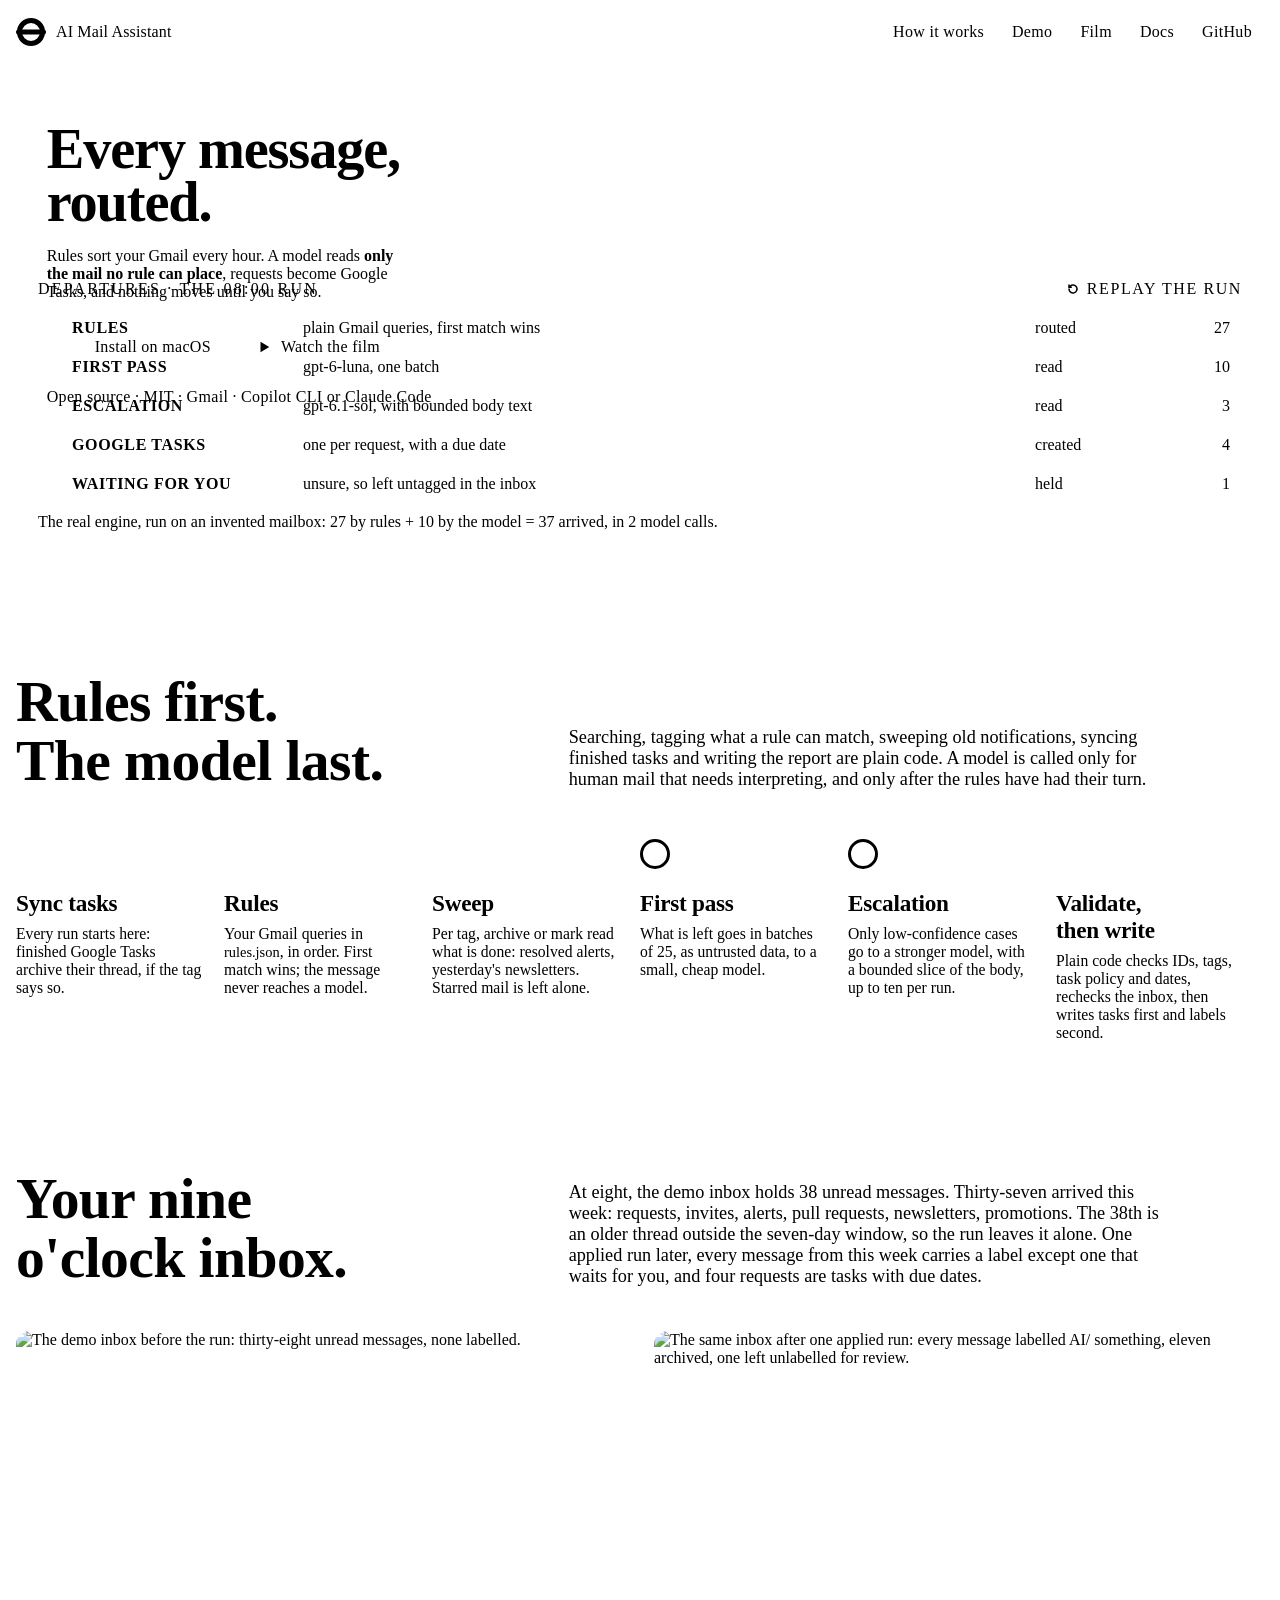
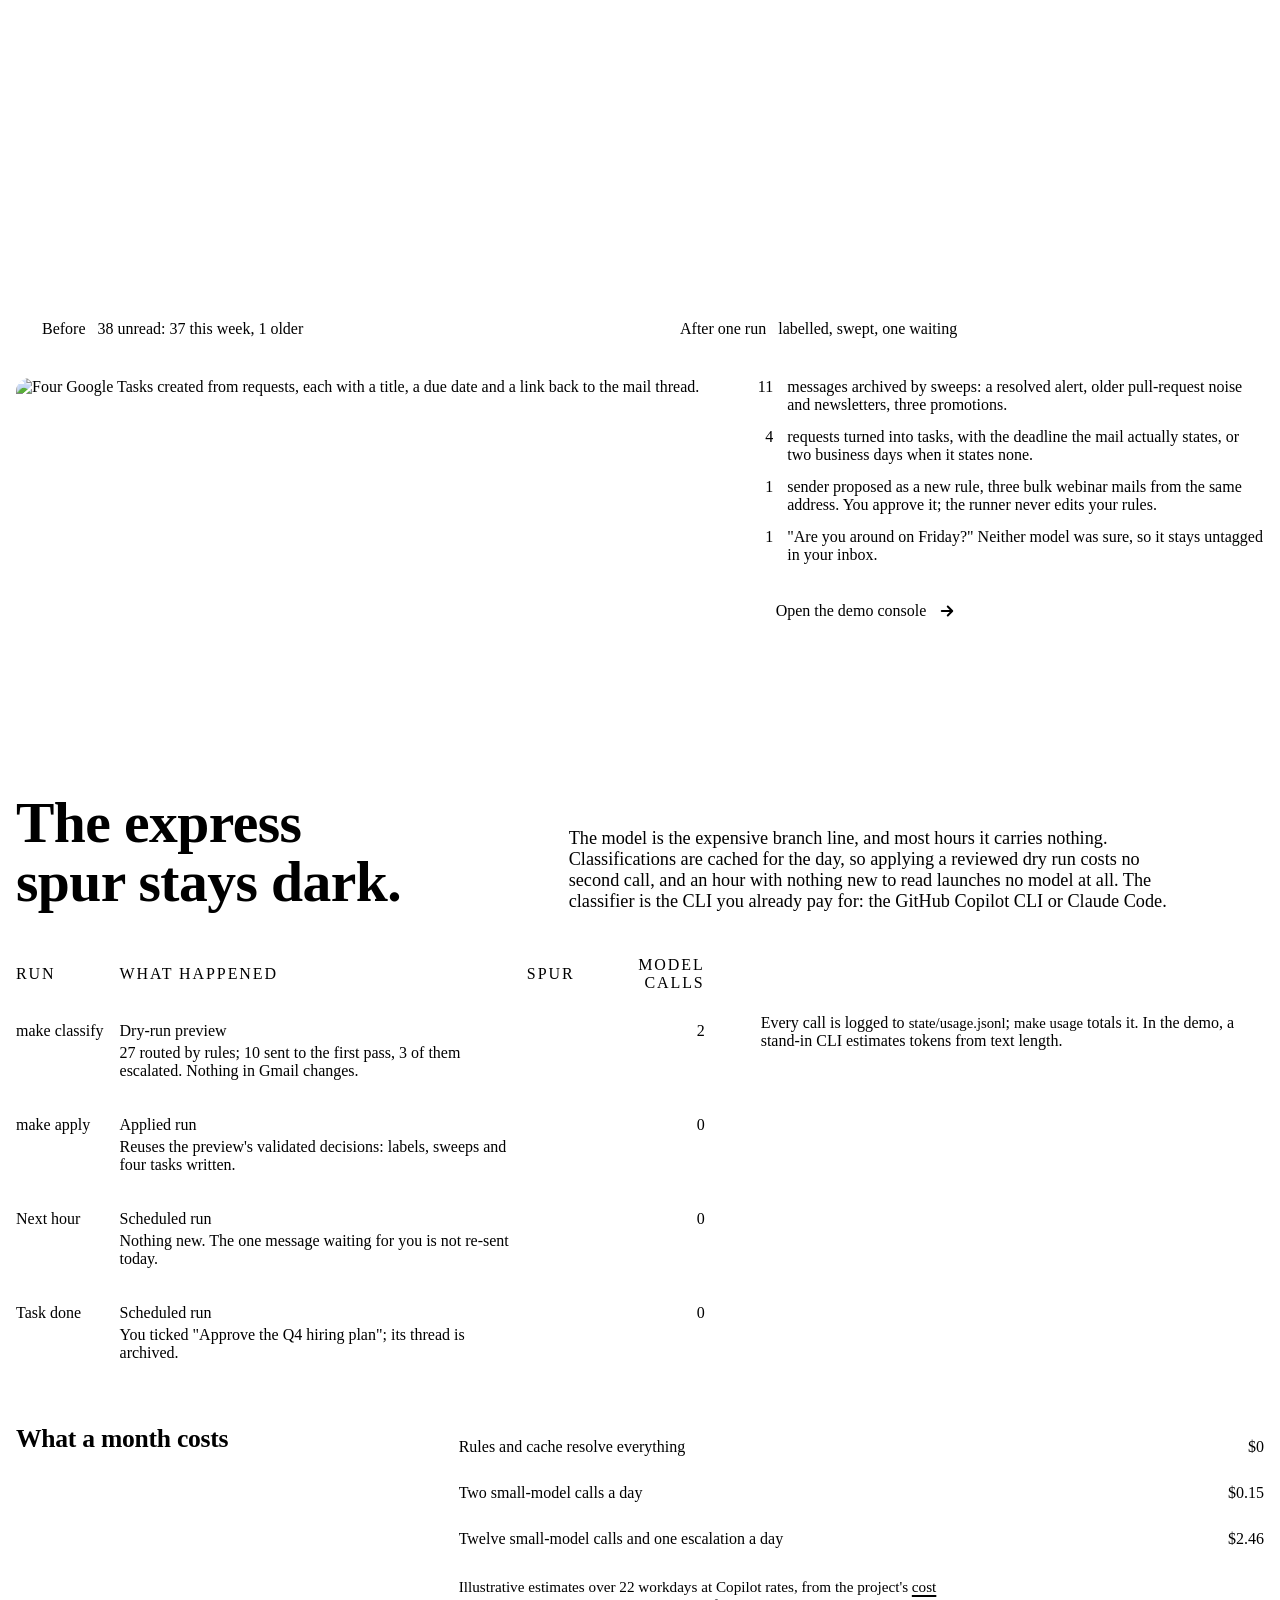
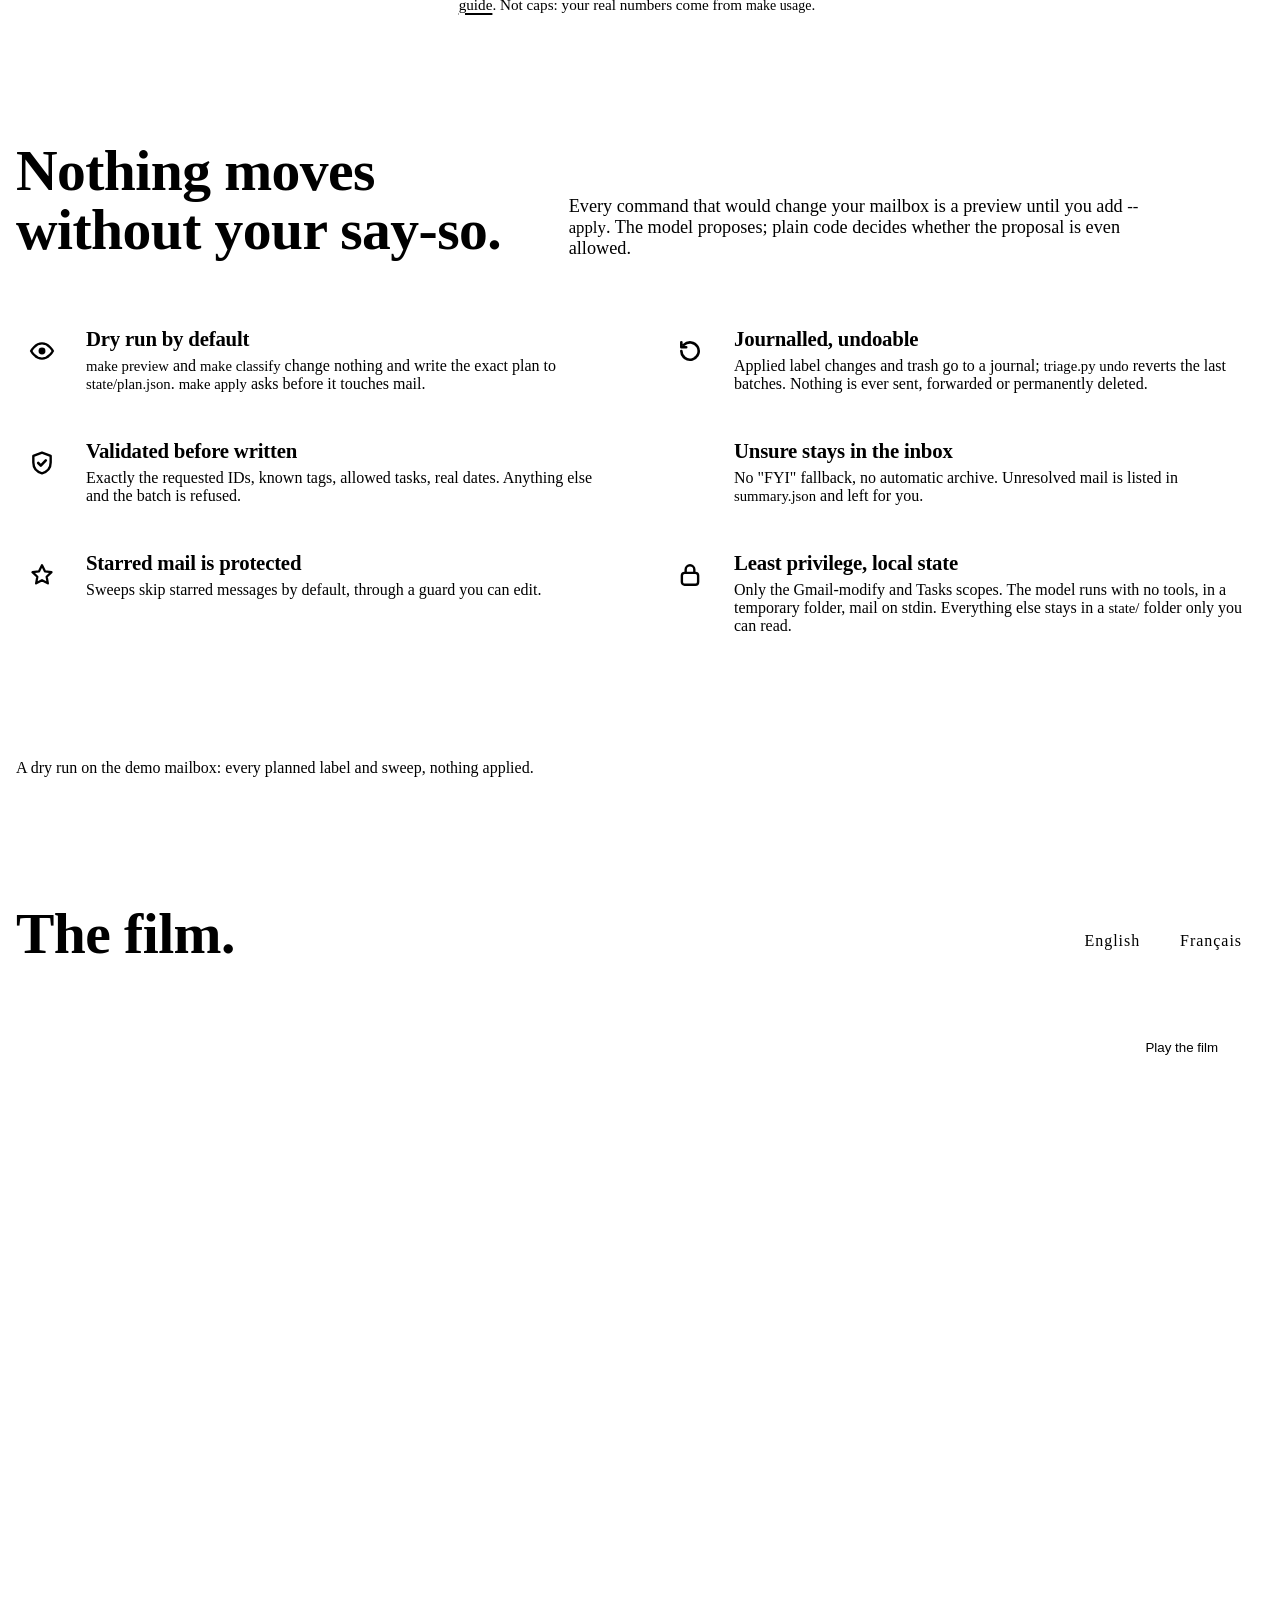
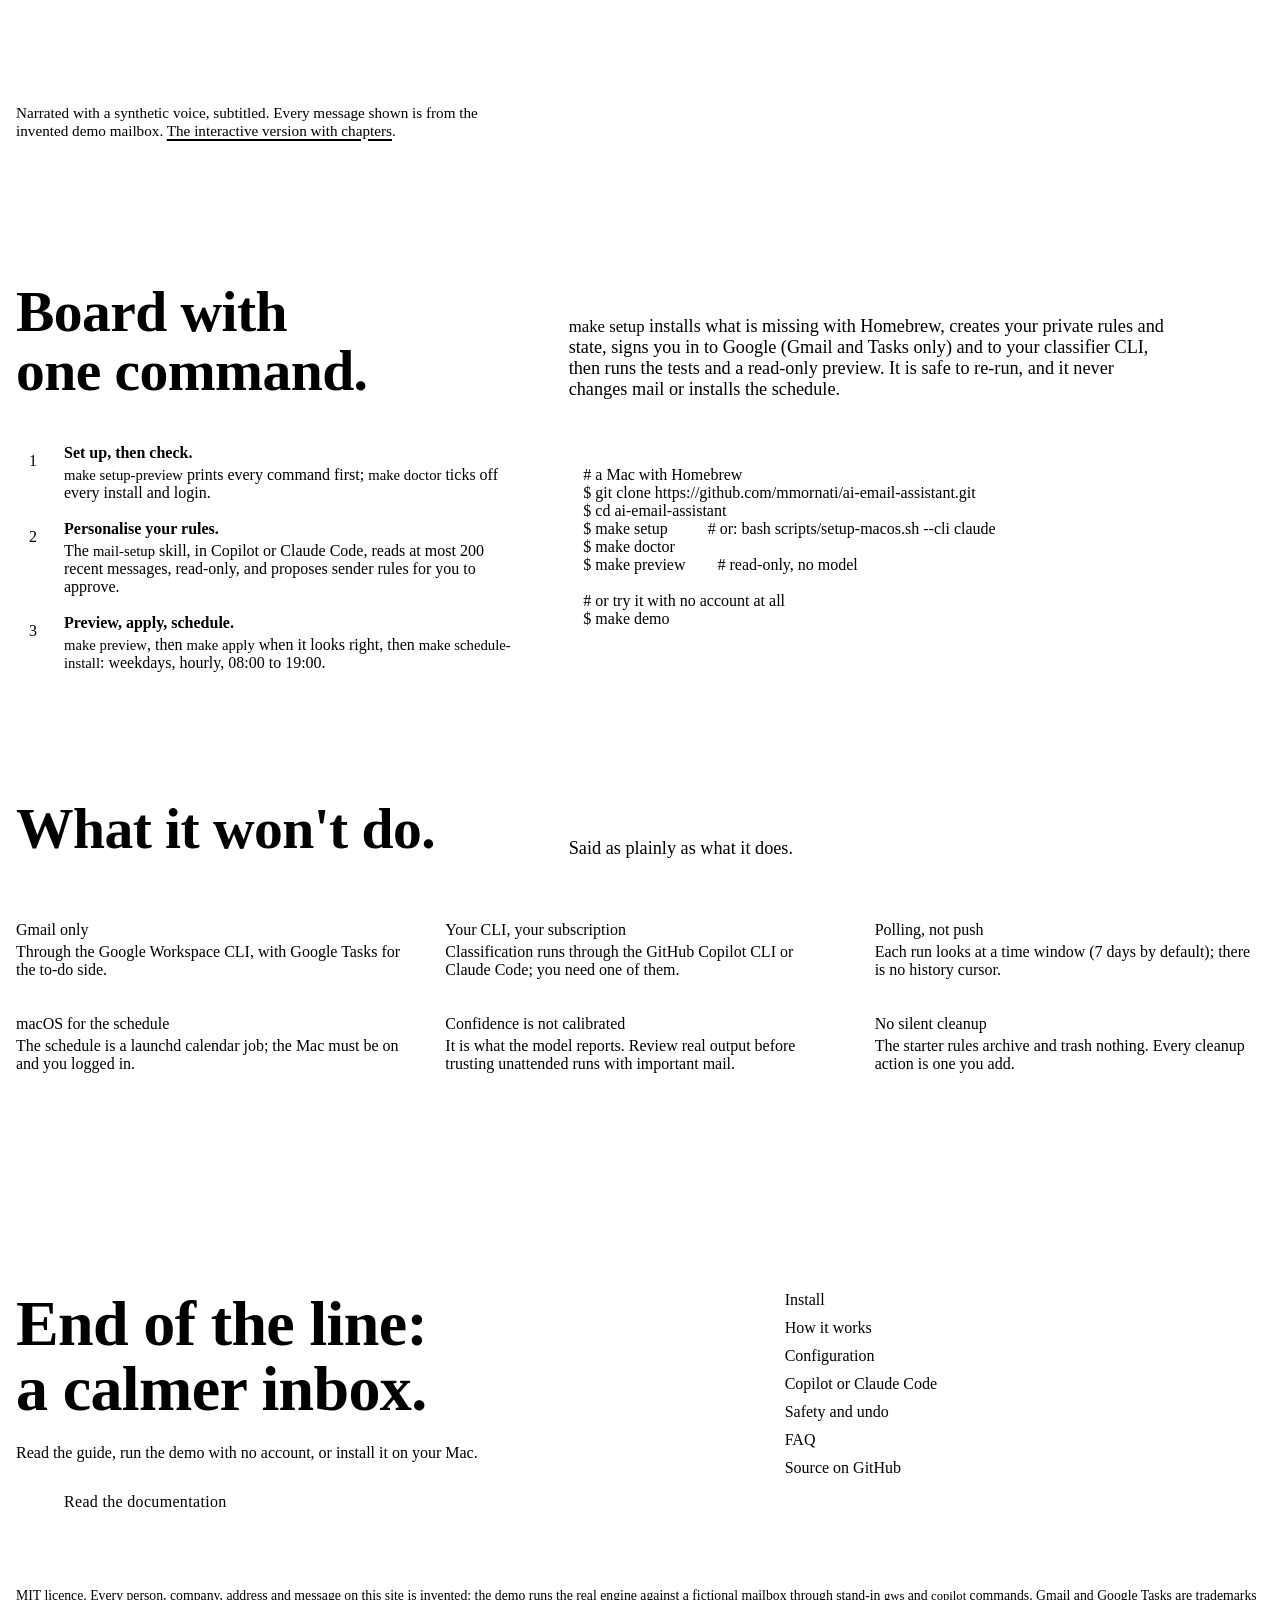
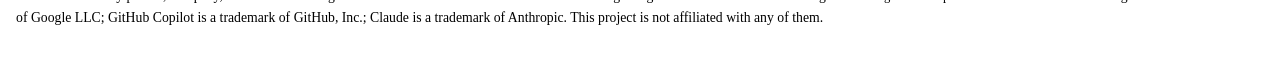
==== commit 5fd53d28: "Apply the finish review: reserved signal red, flat panels, live terminals, cross-checking numbers; r" ====
--- a/website/index.html
+++ b/website/index.html
@@ -170,8 +170,8 @@
 .lang button[aria-pressed="true"]{background:var(--panel);color:var(--panel-ink)}
 .screen{position:relative;border-radius:18px;overflow:hidden;background:var(--enamel);outline:1px solid var(--rule);outline-offset:-1px}
 .screen video{display:block;width:100%;aspect-ratio:16/9;background:var(--enamel)}
-.play{position:absolute;inset:0;display:flex;align-items:flex-end;justify-content:flex-start;padding:0 0 clamp(14px,3vw,28px) clamp(14px,3vw,28px);border:0;background:transparent;cursor:pointer}
-.play span{display:inline-flex;align-items:center;gap:14px;background:var(--enamel);color:var(--ink);font:800 1.2rem/1 var(--sign-face);padding:16px 22px 16px 16px;border-radius:999px;box-shadow:0 20px 40px -20px rgba(0,0,0,.6);transition:transform .3s var(--ease-out)}
+.play{position:absolute;inset:0;display:flex;align-items:flex-start;justify-content:flex-end;padding:clamp(10px,2.4vw,24px) clamp(10px,2.4vw,24px) 0 0;border:0;background:transparent;cursor:pointer}
+.play span{outline:1px solid var(--rule);display:inline-flex;align-items:center;gap:14px;background:var(--enamel);color:var(--ink);font:800 1.2rem/1 var(--sign-face);padding:16px 22px 16px 16px;border-radius:999px;transition:transform .3s var(--ease-out)}
 .play:hover span{transform:scale(1.04)}
 .play i{width:40px;height:40px;border-radius:50%;background:var(--ink);display:grid;place-items:center}
 .film-alt{margin-top:14px;color:var(--ink-2);font-size:.95rem}
@@ -189,6 +189,7 @@
 .start ol li{display:grid;grid-template-columns:34px 1fr;gap:14px}
 .start ol li::before{counter-increment:s;content:counter(s);width:34px;height:34px;border-radius:50%;background:var(--panel);color:var(--panel-ink);display:grid;place-items:center;font:800 1.05rem/1 var(--sign-face)}
 .start ol p{margin:4px 0 0;color:var(--ink-2)}
+@media (max-width:600px){.play{align-items:flex-end;justify-content:flex-start;padding:0 0 14px 12px}.play span{font-size:0;gap:0;padding:5px;border-radius:50%}.play i{width:36px;height:36px}}
 @media (max-width:900px){.start{grid-template-columns:1fr}.term pre{font-size:.8rem}}
 
 /* limits */
